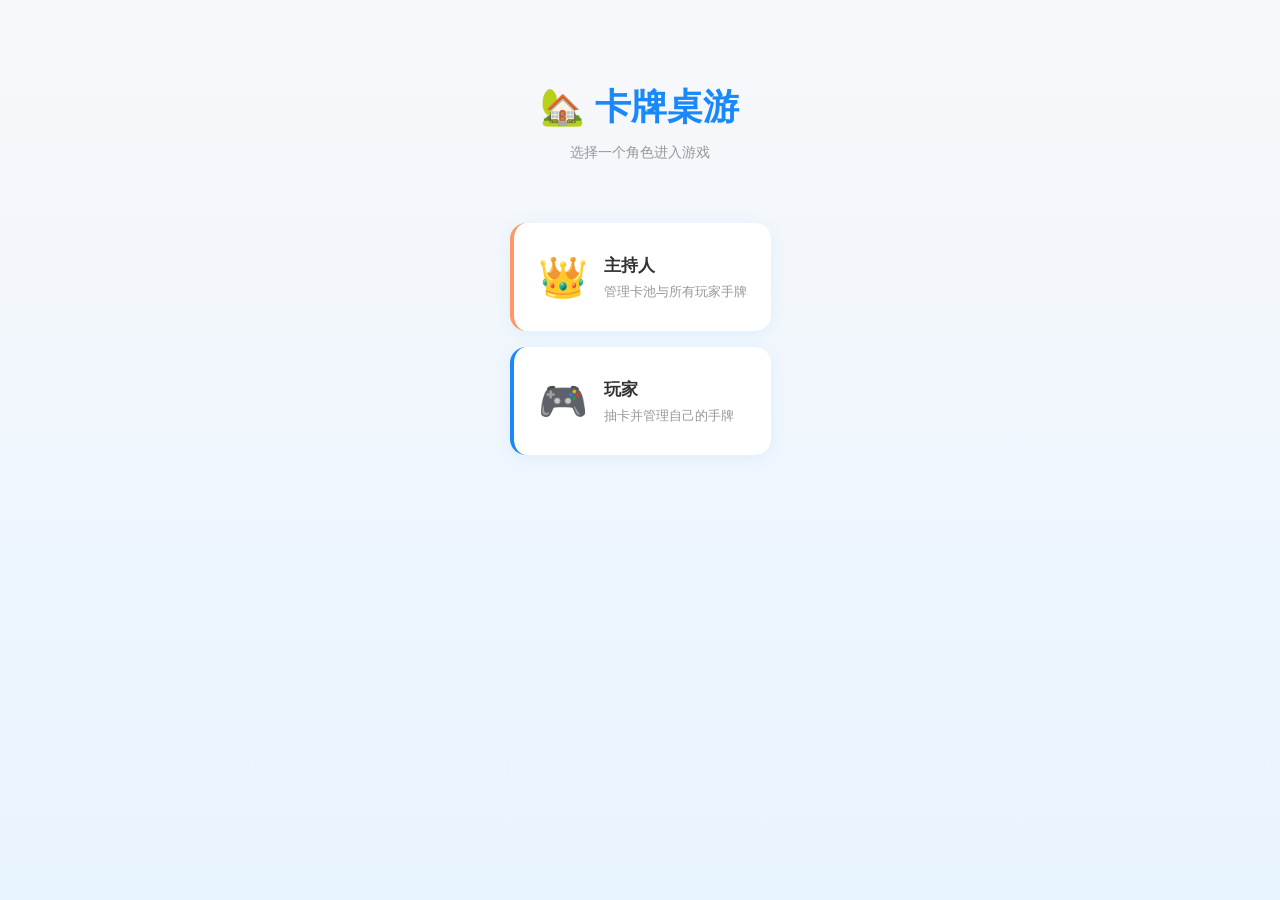
==== index.html @ 3f826309 "Add files via upload" ====
<!DOCTYPE html>
<html lang="zh-CN">
<head>
<meta charset="utf-8">
<meta name="viewport" content="width=device-width, initial-scale=1.0, maximum-scale=no, user-scalable=no"/>
<meta name="format-detection" content="telephone=no">
<meta name="apple-mobile-web-app-capable" content="yes">
<meta name="apple-mobile-web-app-status-bar-style" content="black-translucent">
<title>卡牌桌游 - 选择角色</title>
<link rel="stylesheet" href="style.css">
</head>
<body class="entry-page">
<div class="entry-header">
    <h1>🏡 卡牌桌游</h1>
    <p>选择一个角色进入游戏</p>
</div>

<div class="entry-content">
    <a href="host.html" class="entry-card host">
        <span class="entry-icon">👑</span>
        <div class="entry-info">
            <div class="entry-title">主持人</div>
            <div class="entry-desc">管理卡池与所有玩家手牌</div>
        </div>
    </a>
    
    <a href="player.html" class="entry-card player">
        <span class="entry-icon">🎮</span>
        <div class="entry-info">
            <div class="entry-title">玩家</div>
            <div class="entry-desc">抽卡并管理自己的手牌</div>
        </div>
    </a>
</div>
</body>
</html>
---- style.css ----
/* ==================== 微信小程序风格 - 移动优先 ==================== */
/* 主题色: 微信绿 #07c160, 主色: #1989fa, 强调色: #ff6600 */

* {
    box-sizing: border-box;
    margin: 0;
    padding: 0;
    -webkit-tap-highlight-color: transparent;
    -webkit-font-smoothing: antialiased;
}

html {
    font-size: 16px;
}

body {
    font-family: -apple-system, BlinkMacSystemFont, "PingFang SC", "Helvetica Neue", Helvetica, Arial, "Microsoft YaHei", sans-serif;
    background: #f7f8fa;
    color: #323233;
    line-height: 1.5;
    min-height: 100vh;
    overflow-x: hidden;
}

/* ==================== 基础容器 ==================== */
.container {
    width: 100%;
    max-width: 750px;
    margin: 0 auto;
    padding: 12px;
}

/* ==================== 卡片组件 ==================== */
.card {
    background: #fff;
    border-radius: 8px;
    padding: 16px;
    margin-bottom: 12px;
    box-shadow: 0 1px 2px rgba(0, 0, 0, 0.05);
}

.card-title {
    font-size: 16px;
    font-weight: 600;
    color: #323233;
    margin-bottom: 12px;
    display: flex;
    align-items: center;
    justify-content: space-between;
    flex-wrap: wrap;
    gap: 8px;
}

/* ==================== 按钮组件 ==================== */
.btn {
    display: inline-flex;
    align-items: center;
    justify-content: center;
    padding: 10px 20px;
    font-size: 14px;
    font-weight: 500;
    border: none;
    border-radius: 6px;
    cursor: pointer;
    transition: all 0.2s;
    text-decoration: none;
    min-height: 44px;
    touch-action: manipulation;
}

.btn:active {
    transform: scale(0.98);
    opacity: 0.9;
}

.btn-primary {
    background: linear-gradient(135deg, #1989fa, #1970f5);
    color: #fff;
}

.btn-success {
    background: linear-gradient(135deg, #07c160, #06ad56);
    color: #fff;
}

.btn-warning {
    background: linear-gradient(135deg, #ff976a, #ff6a00);
    color: #fff;
}

.btn-danger {
    background: linear-gradient(135deg, #ee0a24, #d80808);
    color: #fff;
}

.btn-default {
    background: #fff;
    color: #323233;
    border: 1px solid #ebedf0;
}

.btn-block {
    width: 100%;
    display: flex;
}

.btn-small {
    padding: 6px 12px;
    font-size: 12px;
    min-height: 32px;
}

.btn-mini {
    padding: 4px 8px;
    font-size: 10px;
    min-height: 24px;
}

/* ==================== 输入组件 ==================== */
.input {
    width: 100%;
    padding: 10px 12px;
    font-size: 14px;
    border: 1px solid #ebedf0;
    border-radius: 6px;
    background: #fff;
    color: #323233;
    min-height: 44px;
    transition: border-color 0.2s;
}

.input:focus {
    outline: none;
    border-color: #1989fa;
}

.input::placeholder {
    color: #969799;
}

select.input {
    appearance: none;
    background-image: url("data:image/svg+xml,%3Csvg xmlns='http://www.w3.org/2000/svg' width='10' height='6' viewBox='0 0 10 6'%3E%3Cpath fill='%23969799' d='M0 0l5 6 5-6z'/%3E%3C/svg%3E");
    background-repeat: no-repeat;
    background-position: right 12px center;
    padding-right: 32px;
}

/* 输入行 */
.input-row {
    display: flex;
    gap: 10px;
    align-items: center;
    flex-wrap: wrap;
}

.input-row .input {
    flex: 1;
    min-width: 80px;
}

.input-row .btn {
    flex-shrink: 0;
}

/* ==================== 工具栏 ==================== */
.toolbar {
    background: #fff;
    padding: 12px;
    display: flex;
    flex-direction: column;
    gap: 12px;
    border-bottom: 1px solid #ebedf0;
}

.toolbar-section {
    width: 100%;
}

.toolbar-section h4 {
    font-size: 12px;
    color: #969799;
    margin-bottom: 6px;
    font-weight: 400;
}

/* ==================== 导航栏 ==================== */
.nav-bar {
    background: linear-gradient(135deg, #1989fa, #1970f5);
    color: #fff;
    padding: 16px 16px 24px;
    border-radius: 0 0 24px 24px;
}

.nav-bar .nav-title {
    font-size: 18px;
    font-weight: 600;
    margin-bottom: 12px;
}

.nav-bar .nav-info {
    display: flex;
    flex-wrap: wrap;
    gap: 8px;
    font-size: 13px;
    opacity: 0.9;
}

.nav-bar .nav-info span {
    background: rgba(255, 255, 255, 0.2);
    padding: 4px 10px;
    border-radius: 12px;
}

.nav-bar .nav-actions {
    display: flex;
    gap: 8px;
    margin-top: 12px;
    flex-wrap: wrap;
}

/* ==================== 玩家卡片 ==================== */
.player-grid {
    display: grid;
    grid-template-columns: repeat(auto-fill, minmax(140px, 1fr));
    gap: 10px;
}

.player-item {
    background: #fff;
    border-radius: 12px;
    padding: 16px 12px;
    text-align: center;
    cursor: pointer;
    transition: all 0.2s;
    border: 2px solid transparent;
    position: relative;
}

.player-item:active {
    transform: scale(0.98);
}

.player-item:hover {
    border-color: #1989fa;
    box-shadow: 0 2px 12px rgba(25, 137, 250, 0.15);
}

.player-item.taken {
    border-color: #1989fa;
    background: #f0f7ff;
}

.player-avatar {
    width: 48px;
    height: 48px;
    border-radius: 50%;
    background: linear-gradient(135deg, #1989fa, #1970f5);
    color: #fff;
    display: flex;
    align-items: center;
    justify-content: center;
    margin: 0 auto 8px;
    font-size: 20px;
    font-weight: 600;
}

.player-name {
    font-size: 14px;
    font-weight: 500;
    color: #323233;
    margin-bottom: 4px;
}

.player-count {
    font-size: 12px;
    color: #969799;
}

.player-actions {
    position: absolute;
    top: 6px;
    right: 6px;
    display: flex;
    gap: 4px;
}

.player-btn {
    width: 24px;
    height: 24px;
    border-radius: 50%;
    border: none;
    color: #fff;
    font-size: 12px;
    cursor: pointer;
    display: flex;
    align-items: center;
    justify-content: center;
}

.player-btn.kick {
    background: #ff976a;
}

.player-btn.remove {
    background: #ee0a24;
}

/* ==================== 卡牌组件 ==================== */
.card-grid {
    display: flex;
    flex-wrap: wrap;
    gap: 10px;
    padding: 12px;
    background: #f7f8fa;
    border-radius: 8px;
    min-height: 80px;
}

.card-grid.empty {
    align-items: center;
    justify-content: center;
    color: #c8c9cc;
    font-size: 14px;
}

.card-item {
    width: 60px;
    height: 82px;
    border-radius: 6px;
    background: #fff;
    box-shadow: 0 2px 8px rgba(0, 0, 0, 0.1);
    cursor: pointer;
    transition: all 0.2s;
    overflow: hidden;
    position: relative;
    border: 1px solid #ebedf0;
}

.card-item:active {
    transform: scale(0.95);
}

.card-item:hover {
    box-shadow: 0 4px 16px rgba(0, 0, 0, 0.15);
    transform: translateY(-2px);
}

.card-item img {
    width: 100%;
    height: 100%;
    object-fit: cover;
}

.card-name {
    position: absolute;
    bottom: 0;
    left: 0;
    right: 0;
    background: linear-gradient(transparent, rgba(0, 0, 0, 0.6));
    color: #fff;
    font-size: 8px;
    padding: 12px 2px 2px;
    text-align: center;
    white-space: nowrap;
    overflow: hidden;
    text-overflow: ellipsis;
}

.card-mini {
    width: 44px;
    height: 60px;
    border-radius: 4px;
}

.card-mini .card-name {
    font-size: 6px;
    padding: 8px 1px 1px;
}

/* ==================== 手牌区域 ==================== */
.hand-area {
    display: flex;
    flex-wrap: wrap;
    gap: 8px;
    padding: 8px 0;
    min-height: 90px;
}

/* ==================== 标签页 ==================== */
.tabs {
    display: flex;
    gap: 8px;
    overflow-x: auto;
    padding-bottom: 8px;
    -webkit-overflow-scrolling: touch;
    flex-wrap: nowrap;
}

.tabs::-webkit-scrollbar {
    display: none;
}

.tab {
    padding: 8px 16px;
    background: #fff;
    border: 1px solid #ebedf0;
    border-radius: 20px;
    font-size: 13px;
    color: #646566;
    white-space: nowrap;
    cursor: pointer;
    transition: all 0.2s;
    flex-shrink: 0;
}

.tab:active {
    opacity: 0.8;
}

.tab.active {
    background: #1989fa;
    color: #fff;
    border-color: #1989fa;
}

/* ==================== 模态框 ==================== */
.modal {
    display: none;
    position: fixed;
    top: 0;
    left: 0;
    right: 0;
    bottom: 0;
    background: rgba(0, 0, 0, 0.5);
    z-index: 1000;
    align-items: center;
    justify-content: center;
}

.modal.show {
    display: flex;
}

.modal-content {
    background: #fff;
    border-radius: 16px;
    padding: 24px;
    max-width: 90%;
    max-height: 85vh;
    width: 95%;
    overflow: auto;
    position: relative;
}

.modal-close {
    position: absolute;
    top: 12px;
    right: 12px;
    width: 32px;
    height: 32px;
    border-radius: 50%;
    background: rgba(0, 0, 0, 0.1);
    color: #646566;
    font-size: 20px;
    cursor: pointer;
    display: flex;
    align-items: center;
    justify-content: center;
    border: none;
}

.modal-close:active {
    background: rgba(0, 0, 0, 0.2);
}

.modal-title {
    font-size: 18px;
    font-weight: 600;
    text-align: center;
    margin: 12px 0 16px;
}

.modal-actions {
    display: flex;
    gap: 10px;
    margin-top: 16px;
    flex-wrap: wrap;
}

.modal-actions .btn {
    flex: 1;
}

/* 图片查看器 */
.modal-image-viewer {
    background: rgba(0, 0, 0, 0.95) !important;
}

.modal-image-viewer .modal-content {
    background: transparent !important;
    padding: 20px;
    box-shadow: none !important;
    max-width: 100%;
}

.modal-image-viewer .modal-close {
    color: #fff;
    background: rgba(255, 255, 255, 0.2);
}

.modal-image-viewer img {
    max-width: 100%;
    max-height: 80vh;
    display: block;
    margin: 0 auto;
    border-radius: 8px;
}

.modal-image-viewer .modal-name {
    color: #fff;
    text-align: center;
    margin-top: 12px;
    font-size: 16px;
}

/* ==================== 确认弹窗 ==================== */
.confirm-modal {
    text-align: center;
}

.confirm-icon {
    font-size: 48px;
    margin-bottom: 12px;
}

.confirm-message {
    font-size: 15px;
    color: #323233;
    margin-bottom: 20px;
    line-height: 1.6;
}

/* ==================== 游戏日志 ==================== */
.log-box {
    background: #fff;
    border-radius: 8px;
    padding: 12px;
    margin-bottom: 12px;
    max-height: 120px;
    overflow-y: auto;
}

.log-item {
    font-size: 13px;
    color: #646566;
    padding: 6px 0;
    border-bottom: 1px solid #f7f8fa;
    display: flex;
    gap: 8px;
}

.log-item:last-child {
    border-bottom: none;
}

.log-time {
    color: #c8c9cc;
    font-size: 11px;
    flex-shrink: 0;
}

.log-text {
    flex: 1;
}

.log-text.draw { color: #07c160; }
.log-text.use { color: #1989fa; }
.log-text.discard { color: #ee0a24; }
.log-text.system { color: #969799; font-style: italic; }
.log-text.player { color: #ff976a; }
.log-text.info { color: #1989fa; }

/* ==================== 返回链接 ==================== */
.back-link {
    display: flex;
    align-items: center;
    gap: 4px;
    padding: 12px 16px;
    color: #1989fa;
    text-decoration: none;
    font-size: 14px;
    background: #fff;
    border-bottom: 1px solid #ebedf0;
}

.back-link:active {
    background: #f7f8fa;
}

/* ==================== 空状态 ==================== */
.empty-state {
    text-align: center;
    padding: 32px 16px;
    color: #c8c9cc;
    font-size: 14px;
}

/* ==================== 连接状态 ==================== */
.status-bar {
    background: linear-gradient(135deg, #1989fa, #1970f5);
    color: #fff;
    padding: 12px 16px;
    display: flex;
    align-items: center;
    justify-content: space-between;
    flex-wrap: wrap;
    gap: 10px;
}

.status-dot {
    width: 8px;
    height: 8px;
    border-radius: 50%;
    flex-shrink: 0;
}

.status-dot.online {
    background: #07c160;
    box-shadow: 0 0 6px #07c160;
}

.status-dot.offline {
    background: rgba(255, 255, 255, 0.5);
}

.status-info {
    display: flex;
    align-items: center;
    gap: 8px;
    font-size: 13px;
}

.status-actions {
    display: flex;
    gap: 8px;
    flex-wrap: wrap;
}

/* ==================== 入口页面 ==================== */
.entry-page {
    min-height: 100vh;
    display: flex;
    flex-direction: column;
    background: linear-gradient(180deg, #f7f8fa 0%, #e8f4ff 100%);
}

.entry-header {
    padding: 60px 24px 40px;
    text-align: center;
}

.entry-header h1 {
    font-size: 28px;
    font-weight: 700;
    color: #1989fa;
    margin-bottom: 8px;
}

.entry-header p {
    font-size: 14px;
    color: #969799;
}

.entry-content {
    flex: 1;
    padding: 0 24px 24px;
}

.entry-card {
    background: #fff;
    border-radius: 16px;
    padding: 24px;
    margin-bottom: 16px;
    box-shadow: 0 2px 16px rgba(25, 137, 250, 0.08);
    text-decoration: none;
    display: flex;
    align-items: center;
    gap: 16px;
    transition: all 0.2s;
}

.entry-card:active {
    transform: scale(0.98);
}

.entry-card:hover {
    box-shadow: 0 4px 24px rgba(25, 137, 250, 0.15);
}

.entry-card.host {
    border-left: 4px solid #ff976a;
}

.entry-card.player {
    border-left: 4px solid #1989fa;
}

.entry-icon {
    font-size: 40px;
    flex-shrink: 0;
}

.entry-info {
    flex: 1;
}

.entry-title {
    font-size: 17px;
    font-weight: 600;
    color: #323233;
    margin-bottom: 4px;
}

.entry-desc {
    font-size: 13px;
    color: #969799;
}

/* ==================== 玩家选择 ==================== */
.player-list {
    display: flex;
    flex-direction: column;
    gap: 10px;
}

.player-option {
    display: flex;
    align-items: center;
    background: #fff;
    border: 2px solid #ebedf0;
    border-radius: 12px;
    padding: 14px 16px;
    cursor: pointer;
    transition: all 0.2s;
}

.player-option:active {
    transform: scale(0.98);
}

.player-option:hover {
    border-color: #1989fa;
}

.player-option.selected {
    border-color: #07c160;
    background: #f0f7ff;
}

.player-option .player-avatar-small {
    width: 36px;
    height: 36px;
    border-radius: 50%;
    background: linear-gradient(135deg, #1989fa, #1970f5);
    color: #fff;
    display: flex;
    align-items: center;
    justify-content: center;
    font-size: 14px;
    margin-right: 12px;
    flex-shrink: 0;
}

/* ==================== 赠送功能 ==================== */
.gift-section {
    margin-top: 16px;
}

.gift-targets {
    display: flex;
    flex-direction: column;
    gap: 8px;
    max-height: 200px;
    overflow-y: auto;
}

/* ==================== 滚动条 ==================== */
::-webkit-scrollbar {
    width: 4px;
    height: 4px;
}

::-webkit-scrollbar-track {
    background: transparent;
}

::-webkit-scrollbar-thumb {
    background: #c8c9cc;
    border-radius: 2px;
}

/* ==================== 移动端适配 (768px以上) ==================== */
@media screen and (min-width: 768px) {
    html {
        font-size: 16px;
    }
    
    .container {
        padding: 20px;
    }
    
    .card {
        border-radius: 12px;
        padding: 20px;
        margin-bottom: 16px;
    }
    
    .toolbar {
        flex-direction: row;
        flex-wrap: wrap;
        padding: 16px 20px;
    }
    
    .toolbar-section {
        flex: 1;
        min-width: 200px;
    }
    
    .player-grid {
        grid-template-columns: repeat(auto-fill, minmax(150px, 1fr));
        gap: 16px;
    }
    
    .card-item {
        width: 70px;
        height: 95px;
    }
    
    .card-mini {
        width: 50px;
        height: 68px;
    }
    
    .card-grid {
        gap: 12px;
        padding: 16px;
    }
    
    .modal-content {
        max-width: 600px;
        padding: 28px;
    }
    
    .nav-bar {
        border-radius: 0 0 32px 32px;
        padding: 20px 24px 32px;
    }
    
    .entry-header {
        padding: 80px 24px 60px;
    }
    
    .entry-header h1 {
        font-size: 36px;
    }
    
    .entry-content {
        max-width: 500px;
        margin: 0 auto;
    }
    
    .player-list {
        display: grid;
        grid-template-columns: repeat(auto-fill, minmax(200px, 1fr));
        gap: 12px;
    }
    
    .btn {
        min-height: 44px;
        padding: 12px 24px;
    }
    
    .input {
        min-height: 44px;
        padding: 12px 16px;
    }
    
    .log-box {
        max-height: 150px;
    }
}

/* ==================== 平板适配 (1024px以上) ==================== */
@media screen and (min-width: 1024px) {
    body {
        background: #f0f2f5;
    }
    
    .container {
        max-width: 900px;
        padding: 24px;
    }
    
    .card {
        margin-bottom: 20px;
        box-shadow: 0 2px 12px rgba(0, 0, 0, 0.06);
    }
    
    .card:hover {
        box-shadow: 0 4px 20px rgba(0, 0, 0, 0.1);
    }
    
    .player-grid {
        grid-template-columns: repeat(auto-fill, minmax(160px, 1fr));
    }
    
    .player-item:hover {
        transform: translateY(-2px);
    }
    
    .card-item:hover {
        transform: translateY(-4px);
    }
    
    .entry-card:hover {
        transform: translateY(-4px);
    }
}

/* ==================== 桌面端适配 (1200px以上) ==================== */
@media screen and (min-width: 1200px) {
    .container {
        max-width: 1100px;
    }
    
    .player-grid {
        grid-template-columns: repeat(auto-fill, minmax(170px, 1fr));
    }
}
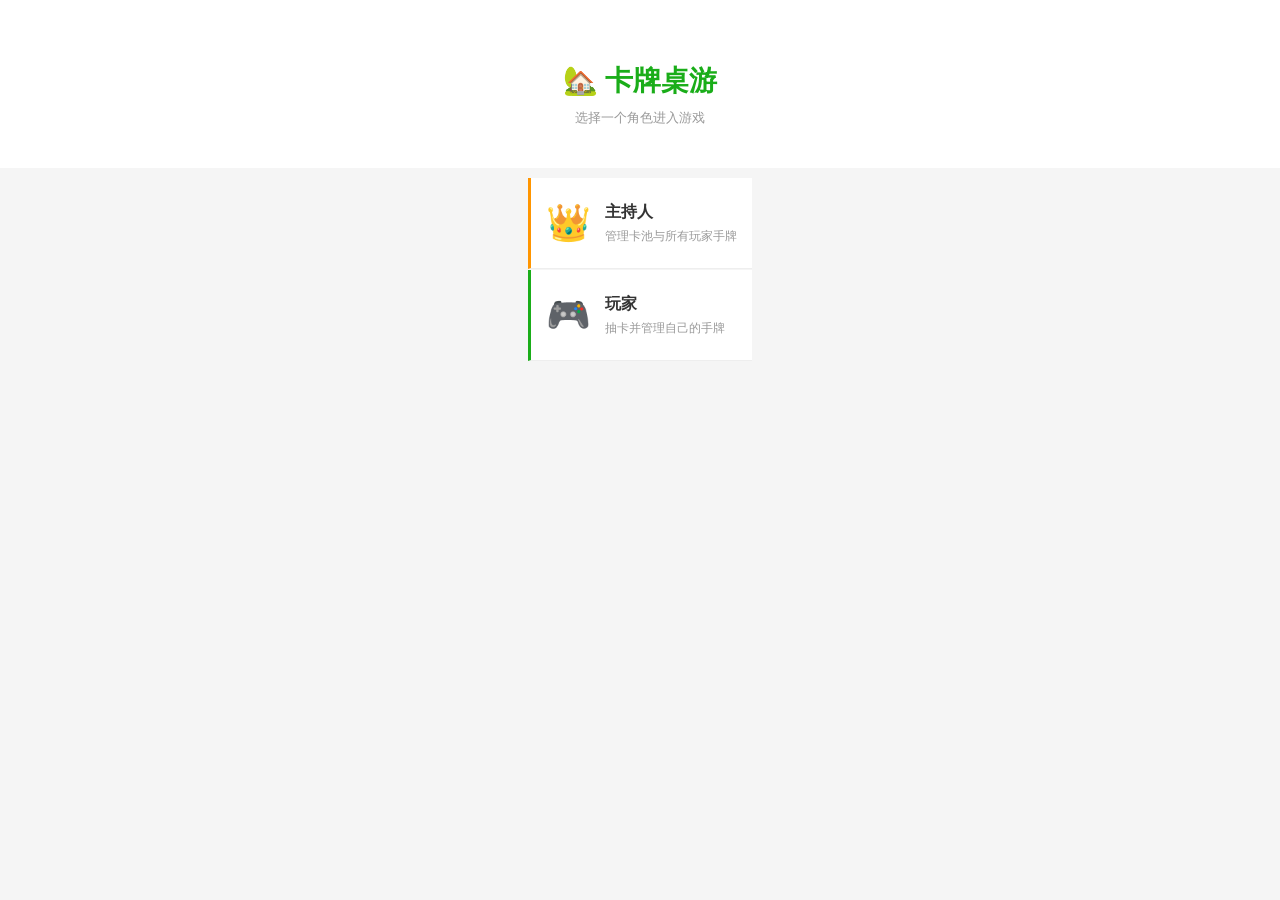
==== commit 02892cea: "Add files via upload" ====
--- a/index.html
+++ b/index.html
@@ -2,10 +2,14 @@
 <html lang="zh-CN">
 <head>
 <meta charset="utf-8">
-<meta name="viewport" content="width=device-width, initial-scale=1.0, maximum-scale=no, user-scalable=no"/>
-<meta name="format-detection" content="telephone=no">
-<meta name="apple-mobile-web-app-capable" content="yes">
-<meta name="apple-mobile-web-app-status-bar-style" content="black-translucent">
+<meta name="viewport" content="width=device-width, initial-scale=1.0, maximum-scale=1.0, user-scalable=no, viewport-fit=cover"/>
+<meta name="format-detection" content="telephone=no"/>
+<meta name="format-detection" content="email=no"/>
+<meta name="apple-mobile-web-app-capable" content="yes"/>
+<meta name="apple-mobile-web-app-status-bar-style" content="black-translucent"/>
+<meta name="x5-orientation" content="portrait"/>
+<meta name="x5-page-mode" content="app"/>
+<meta name="msapplication-tap-highlight" content="no"/>
 <title>卡牌桌游 - 选择角色</title>
 <link rel="stylesheet" href="style.css">
 </head>
@@ -32,5 +36,15 @@
         </div>
     </a>
 </div>
+
+<!-- 自定义提示弹窗 -->
+<div id="toastModal" class="modal toast-modal">
+    <div class="toast-content">
+        <div id="toastMessage" class="toast-message"></div>
+        <button class="toast-btn" onclick="closeToast()">确定</button>
+    </div>
+</div>
+
+<script src="app.js"></script>
 </body>
 </html>
--- a/style.css
+++ b/style.css
@@ -1,5 +1,5 @@
-/* ==================== 微信小程序风格 - 移动优先 ==================== */
-/* 主题色: 微信绿 #07c160, 主色: #1989fa, 强调色: #ff6600 */
+/* ==================== 微信小程序风格 - 简洁扁平 ==================== */
+/* 主题色: 微信绿 #07c160, 主色: #1989fa */
 
 * {
     box-sizing: border-box;
@@ -7,19 +7,109 @@
     padding: 0;
     -webkit-tap-highlight-color: transparent;
     -webkit-font-smoothing: antialiased;
+    -webkit-text-size-adjust: 100%;
+    -ms-text-size-adjust: 100%;
 }
 
 html {
-    font-size: 16px;
+    font-size: 15px;
+    -webkit-text-size-adjust: 100%;
+    -ms-text-size-adjust: 100%;
 }
 
 body {
-    font-family: -apple-system, BlinkMacSystemFont, "PingFang SC", "Helvetica Neue", Helvetica, Arial, "Microsoft YaHei", sans-serif;
-    background: #f7f8fa;
-    color: #323233;
+    font-family: -apple-system, BlinkMacSystemFont, "PingFang SC", "Helvetica Neue", Helvetica, Arial, sans-serif;
+    background: #f5f5f5;
+    color: #333;
     line-height: 1.5;
     min-height: 100vh;
     overflow-x: hidden;
+    -webkit-overflow-scrolling: touch;
+}
+
+/* 微信浏览器安全区适配 */
+@supports (padding: env(safe-area-inset-top)) {
+    body {
+        padding-top: env(safe-area-inset-top);
+        padding-bottom: env(safe-area-inset-bottom);
+        padding-left: env(safe-area-inset-left);
+        padding-right: env(safe-area-inset-right);
+    }
+    
+    .nav-bar {
+        padding-top: calc(15px + env(safe-area-inset-top));
+    }
+    
+    .back-link {
+        padding-top: calc(12px + env(safe-area-inset-top));
+    }
+}
+
+/* 微信浏览器按钮点击效果优化 */
+button, a, .btn {
+    -webkit-tap-highlight-color: transparent;
+    -webkit-touch-callout: none;
+    -webkit-user-select: none;
+    user-select: none;
+}
+
+/* 微信浏览器输入框修复 */
+input, select, textarea {
+    -webkit-appearance: none;
+    -moz-appearance: none;
+    appearance: none;
+    border-radius: 0;
+}
+
+input:focus, select:focus, textarea:focus {
+    outline: none;
+    -webkit-tap-highlight-color: transparent;
+}
+
+/* 微信浏览器禁用长按菜单 */
+img, .card-item, .player-item {
+    -webkit-touch-callout: none;
+    -webkit-user-select: none;
+    user-select: none;
+}
+
+/* 修复iOS微信字体大小自动调整问题 */
+@media screen and (max-width: 400px) {
+    html, body {
+        -webkit-text-size-adjust: 100%;
+        text-size-adjust: 100%;
+    }
+    
+    input, select, textarea {
+        font-size: 16px !important;
+    }
+}
+
+/* 微信浏览器fixed定位修复 */
+.modal {
+    -webkit-transform: translateZ(0);
+    transform: translateZ(0);
+    -webkit-backface-visibility: hidden;
+    backface-visibility: hidden;
+}
+
+/* 微信浏览器滚动优化 */
+.modal-content,
+.card-grid,
+.log-box,
+.gift-targets,
+.player-list {
+    -webkit-overflow-scrolling: touch;
+}
+
+/* 微信浏览器安全区域按钮适配 */
+.nav-actions {
+    padding-bottom: env(safe-area-inset-bottom);
+}
+
+/* 微信底部导航安全区 */
+.status-bar {
+    padding-bottom: calc(12px + env(safe-area-inset-bottom, 0px));
 }
 
 /* ==================== 基础容器 ==================== */
@@ -27,22 +117,27 @@
     width: 100%;
     max-width: 750px;
     margin: 0 auto;
-    padding: 12px;
+    padding: 10px;
 }
 
 /* ==================== 卡片组件 ==================== */
 .card {
     background: #fff;
-    border-radius: 8px;
-    padding: 16px;
-    margin-bottom: 12px;
-    box-shadow: 0 1px 2px rgba(0, 0, 0, 0.05);
+    border-radius: 0;
+    padding: 15px;
+    margin-bottom: 1px;
+    box-shadow: none;
+    border-bottom: 1px solid #eee;
+}
+
+.card:last-child {
+    border-bottom: none;
 }
 
 .card-title {
-    font-size: 16px;
+    font-size: 15px;
     font-weight: 600;
-    color: #323233;
+    color: #333;
     margin-bottom: 12px;
     display: flex;
     align-items: center;
@@ -56,47 +151,46 @@
     display: inline-flex;
     align-items: center;
     justify-content: center;
-    padding: 10px 20px;
+    padding: 8px 16px;
     font-size: 14px;
-    font-weight: 500;
     border: none;
-    border-radius: 6px;
+    border-radius: 4px;
     cursor: pointer;
-    transition: all 0.2s;
     text-decoration: none;
-    min-height: 44px;
+    min-height: 40px;
     touch-action: manipulation;
+    background: #fff;
+    color: #333;
 }
 
 .btn:active {
-    transform: scale(0.98);
-    opacity: 0.9;
+    opacity: 0.7;
 }
 
 .btn-primary {
-    background: linear-gradient(135deg, #1989fa, #1970f5);
+    background: #1AAD19;
     color: #fff;
 }
 
 .btn-success {
-    background: linear-gradient(135deg, #07c160, #06ad56);
+    background: #1AAD19;
     color: #fff;
 }
 
 .btn-warning {
-    background: linear-gradient(135deg, #ff976a, #ff6a00);
+    background: #FF9500;
     color: #fff;
 }
 
 .btn-danger {
-    background: linear-gradient(135deg, #ee0a24, #d80808);
+    background: #FA5151;
     color: #fff;
 }
 
 .btn-default {
     background: #fff;
-    color: #323233;
-    border: 1px solid #ebedf0;
+    color: #333;
+    border: 1px solid #ddd;
 }
 
 .btn-block {
@@ -105,15 +199,17 @@
 }
 
 .btn-small {
-    padding: 6px 12px;
+    padding: 6px 10px;
     font-size: 12px;
-    min-height: 32px;
+    min-height: 30px;
+    border-radius: 3px;
 }
 
 .btn-mini {
     padding: 4px 8px;
-    font-size: 10px;
+    font-size: 11px;
     min-height: 24px;
+    border-radius: 2px;
 }
 
 /* ==================== 输入组件 ==================== */
@@ -121,35 +217,35 @@
     width: 100%;
     padding: 10px 12px;
     font-size: 14px;
-    border: 1px solid #ebedf0;
-    border-radius: 6px;
-    background: #fff;
-    color: #323233;
-    min-height: 44px;
-    transition: border-color 0.2s;
+    border: 1px solid #ddd;
+    border-radius: 4px;
+    background: #fff;
+    color: #333;
+    min-height: 40px;
 }
 
 .input:focus {
     outline: none;
-    border-color: #1989fa;
+    border-color: #1AAD19;
 }
 
 .input::placeholder {
-    color: #969799;
+    color: #999;
 }
 
 select.input {
     appearance: none;
-    background-image: url("data:image/svg+xml,%3Csvg xmlns='http://www.w3.org/2000/svg' width='10' height='6' viewBox='0 0 10 6'%3E%3Cpath fill='%23969799' d='M0 0l5 6 5-6z'/%3E%3C/svg%3E");
+    -webkit-appearance: none;
+    background-image: url("data:image/svg+xml,%3Csvg xmlns='http://www.w3.org/2000/svg' width='10' height='6' viewBox='0 0 10 6'%3E%3Cpath fill='%23999' d='M0 0l5 6 5-6z'/%3E%3C/svg%3E");
     background-repeat: no-repeat;
-    background-position: right 12px center;
-    padding-right: 32px;
+    background-position: right 10px center;
+    padding-right: 28px;
 }
 
 /* 输入行 */
 .input-row {
     display: flex;
-    gap: 10px;
+    gap: 8px;
     align-items: center;
     flex-wrap: wrap;
 }
@@ -166,11 +262,11 @@
 /* ==================== 工具栏 ==================== */
 .toolbar {
     background: #fff;
-    padding: 12px;
+    padding: 10px 15px;
     display: flex;
     flex-direction: column;
-    gap: 12px;
-    border-bottom: 1px solid #ebedf0;
+    gap: 10px;
+    border-bottom: 1px solid #eee;
 }
 
 .toolbar-section {
@@ -178,120 +274,113 @@
 }
 
 .toolbar-section h4 {
-    font-size: 12px;
-    color: #969799;
-    margin-bottom: 6px;
+    font-size: 11px;
+    color: #999;
+    margin-bottom: 5px;
     font-weight: 400;
 }
 
 /* ==================== 导航栏 ==================== */
 .nav-bar {
-    background: linear-gradient(135deg, #1989fa, #1970f5);
-    color: #fff;
-    padding: 16px 16px 24px;
-    border-radius: 0 0 24px 24px;
+    background: #fff;
+    color: #333;
+    padding: 15px;
+    border-bottom: 1px solid #eee;
 }
 
 .nav-bar .nav-title {
-    font-size: 18px;
+    font-size: 17px;
     font-weight: 600;
-    margin-bottom: 12px;
+    margin-bottom: 10px;
 }
 
 .nav-bar .nav-info {
     display: flex;
     flex-wrap: wrap;
+    gap: 6px;
+    font-size: 12px;
+    color: #666;
+}
+
+.nav-bar .nav-info span {
+    background: #f5f5f5;
+    padding: 3px 8px;
+    border-radius: 3px;
+}
+
+.nav-bar .nav-actions {
+    display: flex;
     gap: 8px;
-    font-size: 13px;
-    opacity: 0.9;
-}
-
-.nav-bar .nav-info span {
-    background: rgba(255, 255, 255, 0.2);
-    padding: 4px 10px;
-    border-radius: 12px;
-}
-
-.nav-bar .nav-actions {
-    display: flex;
-    gap: 8px;
-    margin-top: 12px;
+    margin-top: 10px;
     flex-wrap: wrap;
 }
 
 /* ==================== 玩家卡片 ==================== */
 .player-grid {
     display: grid;
-    grid-template-columns: repeat(auto-fill, minmax(140px, 1fr));
-    gap: 10px;
+    grid-template-columns: repeat(auto-fill, minmax(130px, 1fr));
+    gap: 8px;
 }
 
 .player-item {
     background: #fff;
-    border-radius: 12px;
-    padding: 16px 12px;
+    border-radius: 4px;
+    padding: 12px 10px;
     text-align: center;
     cursor: pointer;
-    transition: all 0.2s;
-    border: 2px solid transparent;
+    border: 1px solid #eee;
     position: relative;
 }
 
 .player-item:active {
-    transform: scale(0.98);
-}
-
-.player-item:hover {
-    border-color: #1989fa;
-    box-shadow: 0 2px 12px rgba(25, 137, 250, 0.15);
+    background: #f5f5f5;
 }
 
 .player-item.taken {
-    border-color: #1989fa;
-    background: #f0f7ff;
+    border-color: #1AAD19;
+    background: #F6FBF6;
 }
 
 .player-avatar {
-    width: 48px;
-    height: 48px;
+    width: 44px;
+    height: 44px;
     border-radius: 50%;
-    background: linear-gradient(135deg, #1989fa, #1970f5);
+    background: #1AAD19;
     color: #fff;
     display: flex;
     align-items: center;
     justify-content: center;
-    margin: 0 auto 8px;
-    font-size: 20px;
-    font-weight: 600;
+    margin: 0 auto 6px;
+    font-size: 18px;
 }
 
 .player-name {
-    font-size: 14px;
+    font-size: 13px;
     font-weight: 500;
-    color: #323233;
-    margin-bottom: 4px;
+    color: #333;
+    margin-bottom: 3px;
 }
 
 .player-count {
-    font-size: 12px;
-    color: #969799;
+    font-size: 11px;
+    color: #999;
 }
 
 .player-actions {
     position: absolute;
-    top: 6px;
-    right: 6px;
-    display: flex;
-    gap: 4px;
+    top: 4px;
+    right: 4px;
+    display: flex;
+    gap: 3px;
 }
 
 .player-btn {
-    width: 24px;
-    height: 24px;
+    width: 22px;
+    height: 22px;
     border-radius: 50%;
     border: none;
     color: #fff;
-    font-size: 12px;
+    font-size: 11px;
     cursor: pointer;
     display: flex;
     align-items: center;
@@ -299,51 +388,45 @@
 }
 
 .player-btn.kick {
-    background: #ff976a;
+    background: #FF9500;
 }
 
 .player-btn.remove {
-    background: #ee0a24;
+    background: #FA5151;
 }
 
 /* ==================== 卡牌组件 ==================== */
 .card-grid {
     display: flex;
     flex-wrap: wrap;
-    gap: 10px;
-    padding: 12px;
-    background: #f7f8fa;
-    border-radius: 8px;
-    min-height: 80px;
+    gap: 8px;
+    padding: 10px;
+    background: #fafafa;
+    border-radius: 4px;
+    min-height: 70px;
 }
 
 .card-grid.empty {
     align-items: center;
     justify-content: center;
-    color: #c8c9cc;
-    font-size: 14px;
+    color: #ccc;
+    font-size: 13px;
 }
 
 .card-item {
-    width: 60px;
-    height: 82px;
-    border-radius: 6px;
-    background: #fff;
-    box-shadow: 0 2px 8px rgba(0, 0, 0, 0.1);
+    width: 55px;
+    height: 75px;
+    border-radius: 4px;
+    background: #fff;
+    box-shadow: 0 1px 3px rgba(0,0,0,0.1);
     cursor: pointer;
-    transition: all 0.2s;
     overflow: hidden;
     position: relative;
-    border: 1px solid #ebedf0;
+    border: 1px solid #eee;
 }
 
 .card-item:active {
-    transform: scale(0.95);
-}
-
-.card-item:hover {
-    box-shadow: 0 4px 16px rgba(0, 0, 0, 0.15);
-    transform: translateY(-2px);
+    opacity: 0.8;
 }
 
 .card-item img {
@@ -357,10 +440,10 @@
     bottom: 0;
     left: 0;
     right: 0;
-    background: linear-gradient(transparent, rgba(0, 0, 0, 0.6));
+    background: linear-gradient(transparent, rgba(0,0,0,0.6));
     color: #fff;
     font-size: 8px;
-    padding: 12px 2px 2px;
+    padding: 10px 2px 2px;
     text-align: center;
     white-space: nowrap;
     overflow: hidden;
@@ -368,23 +451,23 @@
 }
 
 .card-mini {
-    width: 44px;
-    height: 60px;
-    border-radius: 4px;
+    width: 40px;
+    height: 55px;
+    border-radius: 3px;
 }
 
 .card-mini .card-name {
     font-size: 6px;
-    padding: 8px 1px 1px;
+    padding: 6px 1px 1px;
 }
 
 /* ==================== 手牌区域 ==================== */
 .hand-area {
     display: flex;
     flex-wrap: wrap;
-    gap: 8px;
+    gap: 6px;
     padding: 8px 0;
-    min-height: 90px;
+    min-height: 80px;
 }
 
 /* ==================== 标签页 ==================== */
@@ -402,26 +485,25 @@
 }
 
 .tab {
-    padding: 8px 16px;
-    background: #fff;
-    border: 1px solid #ebedf0;
-    border-radius: 20px;
-    font-size: 13px;
-    color: #646566;
+    padding: 6px 14px;
+    background: #fff;
+    border: 1px solid #ddd;
+    border-radius: 16px;
+    font-size: 12px;
+    color: #666;
     white-space: nowrap;
     cursor: pointer;
-    transition: all 0.2s;
     flex-shrink: 0;
 }
 
 .tab:active {
-    opacity: 0.8;
+    opacity: 0.7;
 }
 
 .tab.active {
-    background: #1989fa;
-    color: #fff;
-    border-color: #1989fa;
+    background: #1AAD19;
+    color: #fff;
+    border-color: #1AAD19;
 }
 
 /* ==================== 模态框 ==================== */
@@ -432,7 +514,7 @@
     left: 0;
     right: 0;
     bottom: 0;
-    background: rgba(0, 0, 0, 0.5);
+    background: transparent;
     z-index: 1000;
     align-items: center;
     justify-content: center;
@@ -444,25 +526,26 @@
 
 .modal-content {
     background: #fff;
-    border-radius: 16px;
-    padding: 24px;
-    max-width: 90%;
-    max-height: 85vh;
+    border-radius: 8px;
+    padding: 20px;
+    max-width: 95%;
+    max-height: 90vh;
     width: 95%;
     overflow: auto;
     position: relative;
+    box-sizing: border-box;
 }
 
 .modal-close {
     position: absolute;
-    top: 12px;
-    right: 12px;
-    width: 32px;
-    height: 32px;
+    top: 10px;
+    right: 10px;
+    width: 28px;
+    height: 28px;
     border-radius: 50%;
-    background: rgba(0, 0, 0, 0.1);
-    color: #646566;
-    font-size: 20px;
+    background: rgba(0, 0, 0, 0.08);
+    color: #666;
+    font-size: 18px;
     cursor: pointer;
     display: flex;
     align-items: center;
@@ -471,20 +554,20 @@
 }
 
 .modal-close:active {
-    background: rgba(0, 0, 0, 0.2);
+    background: rgba(0, 0, 0, 0.15);
 }
 
 .modal-title {
-    font-size: 18px;
+    font-size: 16px;
     font-weight: 600;
     text-align: center;
-    margin: 12px 0 16px;
+    margin: 10px 0 14px;
 }
 
 .modal-actions {
     display: flex;
-    gap: 10px;
-    margin-top: 16px;
+    gap: 8px;
+    margin-top: 14px;
     flex-wrap: wrap;
 }
 
@@ -492,36 +575,85 @@
     flex: 1;
 }
 
-/* 图片查看器 */
+/* 图片查看器 - 最大化显示 */
 .modal-image-viewer {
-    background: rgba(0, 0, 0, 0.95) !important;
+    background: rgba(0, 0, 0, 0) !important;
+    padding: 0 !important;
 }
 
 .modal-image-viewer .modal-content {
     background: transparent !important;
-    padding: 20px;
+    padding: 0 !important;
     box-shadow: none !important;
-    max-width: 100%;
+    max-width: 100% !important;
+    max-height: 100% !important;
+    width: 100% !important;
+    height: 100vh !important;
+    display: flex !important;
+    flex-direction: column !important;
+    align-items: center !important;
+    justify-content: center !important;
+    border-radius: 0 !important;
+    position: relative !important;
 }
 
 .modal-image-viewer .modal-close {
-    color: #fff;
-    background: rgba(255, 255, 255, 0.2);
+    position: fixed !important;
+    top: 10px !important;
+    right: 10px !important;
+    width: 36px !important;
+    height: 36px !important;
+    background: rgba(0,0,0,0.5) !important;
+    color: #fff !important;
+    z-index: 1001 !important;
+    font-size: 20px !important;
+    border: none !important;
+    border-radius: 50% !important;
+    cursor: pointer !important;
+}
+
+.modal-image-viewer .modal-content {
+    background: rgba(255,255,255,0.95) !important;
+    box-shadow: none !important;
+    padding: 50px 10px 10px !important;
+    max-width: none !important;
+    max-height: none !important;
+    width: auto !important;
+    height: auto !important;
+    overflow: visible !important;
+    position: fixed !important;
+    top: 0 !important;
+    left: 0 !important;
+    right: 0 !important;
+    bottom: 0 !important;
+    display: flex !important;
+    flex-direction: column !important;
+    align-items: center !important;
+    justify-content: center !important;
 }
 
 .modal-image-viewer img {
-    max-width: 100%;
-    max-height: 80vh;
-    display: block;
-    margin: 0 auto;
-    border-radius: 8px;
+    width: 80vw !important;
+    height: auto !important;
+    max-width: 800px !important;
+    max-height: 85vh !important;
+    display: block !important;
+    border-radius: 8px !important;
+    box-shadow: 0 4px 20px rgba(0,0,0,0.3) !important;
+    object-fit: contain !important;
+    background: #fff !important;
 }
 
 .modal-image-viewer .modal-name {
     color: #fff;
     text-align: center;
-    margin-top: 12px;
-    font-size: 16px;
+    margin-top: 10px;
+    font-size: 14px;
+    position: fixed;
+    bottom: 20px;
+    left: 0;
+    right: 0;
+    text-shadow: 0 1px 3px rgba(0,0,0,0.5);
 }
 
 /* ==================== 确认弹窗 ==================== */
@@ -530,34 +662,34 @@
 }
 
 .confirm-icon {
-    font-size: 48px;
-    margin-bottom: 12px;
+    font-size: 42px;
+    margin-bottom: 10px;
 }
 
 .confirm-message {
-    font-size: 15px;
-    color: #323233;
-    margin-bottom: 20px;
+    font-size: 14px;
+    color: #333;
+    margin-bottom: 18px;
     line-height: 1.6;
 }
 
 /* ==================== 游戏日志 ==================== */
 .log-box {
     background: #fff;
-    border-radius: 8px;
-    padding: 12px;
-    margin-bottom: 12px;
-    max-height: 120px;
+    border-radius: 4px;
+    padding: 10px;
+    margin-bottom: 10px;
+    max-height: 100px;
     overflow-y: auto;
 }
 
 .log-item {
-    font-size: 13px;
-    color: #646566;
-    padding: 6px 0;
-    border-bottom: 1px solid #f7f8fa;
-    display: flex;
-    gap: 8px;
+    font-size: 12px;
+    color: #666;
+    padding: 5px 0;
+    border-bottom: 1px solid #f5f5f5;
+    display: flex;
+    gap: 6px;
 }
 
 .log-item:last-child {
@@ -565,8 +697,8 @@
 }
 
 .log-time {
-    color: #c8c9cc;
-    font-size: 11px;
+    color: #ccc;
+    font-size: 10px;
     flex-shrink: 0;
 }
 
@@ -574,48 +706,49 @@
     flex: 1;
 }
 
-.log-text.draw { color: #07c160; }
-.log-text.use { color: #1989fa; }
-.log-text.discard { color: #ee0a24; }
-.log-text.system { color: #969799; font-style: italic; }
-.log-text.player { color: #ff976a; }
-.log-text.info { color: #1989fa; }
+.log-text.draw { color: #1AAD19; }
+.log-text.use { color: #1989FA; }
+.log-text.discard { color: #FA5151; }
+.log-text.system { color: #999; font-style: italic; }
+.log-text.player { color: #FF9500; }
+.log-text.info { color: #1989FA; }
 
 /* ==================== 返回链接 ==================== */
 .back-link {
     display: flex;
     align-items: center;
     gap: 4px;
-    padding: 12px 16px;
-    color: #1989fa;
+    padding: 12px 15px;
+    color: #1AAD19;
     text-decoration: none;
     font-size: 14px;
     background: #fff;
-    border-bottom: 1px solid #ebedf0;
+    border-bottom: 1px solid #eee;
 }
 
 .back-link:active {
-    background: #f7f8fa;
+    background: #f5f5f5;
 }
 
 /* ==================== 空状态 ==================== */
 .empty-state {
     text-align: center;
-    padding: 32px 16px;
-    color: #c8c9cc;
-    font-size: 14px;
+    padding: 24px 16px;
+    color: #ccc;
+    font-size: 13px;
 }
 
 /* ==================== 连接状态 ==================== */
 .status-bar {
-    background: linear-gradient(135deg, #1989fa, #1970f5);
-    color: #fff;
-    padding: 12px 16px;
+    background: #fff;
+    color: #333;
+    padding: 12px 15px;
     display: flex;
     align-items: center;
     justify-content: space-between;
     flex-wrap: wrap;
     gap: 10px;
+    border-bottom: 1px solid #eee;
 }
 
 .status-dot {
@@ -626,24 +759,24 @@
 }
 
 .status-dot.online {
-    background: #07c160;
-    box-shadow: 0 0 6px #07c160;
+    background: #1AAD19;
 }
 
 .status-dot.offline {
-    background: rgba(255, 255, 255, 0.5);
+    background: #ccc;
 }
 
 .status-info {
     display: flex;
     align-items: center;
-    gap: 8px;
-    font-size: 13px;
+    gap: 6px;
+    font-size: 12px;
+    color: #666;
 }
 
 .status-actions {
     display: flex;
-    gap: 8px;
+    gap: 6px;
     flex-wrap: wrap;
 }
 
@@ -652,62 +785,59 @@
     min-height: 100vh;
     display: flex;
     flex-direction: column;
-    background: linear-gradient(180deg, #f7f8fa 0%, #e8f4ff 100%);
+    background: #f5f5f5;
 }
 
 .entry-header {
-    padding: 60px 24px 40px;
+    padding: 50px 20px 30px;
     text-align: center;
+    background: #fff;
+    margin-bottom: 10px;
 }
 
 .entry-header h1 {
-    font-size: 28px;
-    font-weight: 700;
-    color: #1989fa;
-    margin-bottom: 8px;
+    font-size: 24px;
+    font-weight: 600;
+    color: #1AAD19;
+    margin-bottom: 6px;
 }
 
 .entry-header p {
-    font-size: 14px;
-    color: #969799;
+    font-size: 13px;
+    color: #999;
 }
 
 .entry-content {
     flex: 1;
-    padding: 0 24px 24px;
+    padding: 0 15px 20px;
 }
 
 .entry-card {
     background: #fff;
-    border-radius: 16px;
-    padding: 24px;
-    margin-bottom: 16px;
-    box-shadow: 0 2px 16px rgba(25, 137, 250, 0.08);
+    border-radius: 0;
+    padding: 18px 15px;
+    margin-bottom: 1px;
     text-decoration: none;
     display: flex;
     align-items: center;
-    gap: 16px;
-    transition: all 0.2s;
+    gap: 14px;
+    border-bottom: 1px solid #eee;
 }
 
 .entry-card:active {
-    transform: scale(0.98);
-}
-
-.entry-card:hover {
-    box-shadow: 0 4px 24px rgba(25, 137, 250, 0.15);
+    background: #f5f5f5;
 }
 
 .entry-card.host {
-    border-left: 4px solid #ff976a;
+    border-left: 3px solid #FF9500;
 }
 
 .entry-card.player {
-    border-left: 4px solid #1989fa;
+    border-left: 3px solid #1AAD19;
 }
 
 .entry-icon {
-    font-size: 40px;
+    font-size: 36px;
     flex-shrink: 0;
 }
 
@@ -716,225 +846,2535 @@
 }
 
 .entry-title {
-    font-size: 17px;
+    font-size: 16px;
     font-weight: 600;
-    color: #323233;
-    margin-bottom: 4px;
+    color: #333;
+    margin-bottom: 3px;
 }
 
 .entry-desc {
-    font-size: 13px;
-    color: #969799;
+    font-size: 12px;
+    color: #999;
 }
 
 /* ==================== 玩家选择 ==================== */
 .player-list {
     display: flex;
     flex-direction: column;
+    gap: 8px;
+}
+
+.player-option {
+    display: flex;
+    align-items: center;
+    background: #fff;
+    border: 1px solid #eee;
+    border-radius: 4px;
+    padding: 12px 14px;
+    cursor: pointer;
+}
+
+.player-option:active {
+    background: #f5f5f5;
+}
+
+.player-option.selected {
+    border-color: #1AAD19;
+    background: #F6FBF6;
+}
+
+.player-option .player-avatar-small {
+    width: 34px;
+    height: 34px;
+    border-radius: 50%;
+    background: #1AAD19;
+    color: #fff;
+    display: flex;
+    align-items: center;
+    justify-content: center;
+    font-size: 13px;
+    margin-right: 10px;
+    flex-shrink: 0;
+}
+
+/* ==================== 赠送功能 ==================== */
+.gift-section {
+    margin-top: 14px;
+}
+
+.gift-targets {
+    display: flex;
+    flex-direction: column;
+    gap: 6px;
+    max-height: 180px;
+    overflow-y: auto;
+}
+
+/* ==================== 滚动条 ==================== */
+::-webkit-scrollbar {
+    width: 3px;
+    height: 3px;
+}
+
+::-webkit-scrollbar-track {
+    background: transparent;
+}
+
+::-webkit-scrollbar-thumb {
+    background: #ddd;
+    border-radius: 2px;
+}
+
+/* ==================== 移动端适配 (768px以上) ==================== */
+@media screen and (min-width: 768px) {
+    html {
+        font-size: 15px;
+    }
+    
+    .container {
+        padding: 15px;
+        max-width: 600px;
+    }
+    
+    .card {
+        border-radius: 4px;
+        padding: 16px;
+        margin-bottom: 10px;
+    }
+    
+    .toolbar {
+        flex-direction: row;
+        flex-wrap: wrap;
+        padding: 12px 15px;
+    }
+    
+    .toolbar-section {
+        flex: 1;
+        min-width: 180px;
+    }
+    
+    .player-grid {
+        grid-template-columns: repeat(auto-fill, minmax(140px, 1fr));
+        gap: 10px;
+    }
+    
+    .card-item {
+        width: 60px;
+        height: 82px;
+    }
+    
+    .card-mini {
+        width: 45px;
+        height: 62px;
+    }
+    
+    .card-grid {
+        gap: 10px;
+        padding: 12px;
+    }
+    
+    .modal-content {
+        max-width: 500px;
+        padding: 24px;
+        border-radius: 8px;
+    }
+    
+    .entry-header {
+        padding: 60px 20px 40px;
+    }
+    
+    .entry-header h1 {
+        font-size: 28px;
+    }
+    
+    .entry-content {
+        max-width: 400px;
+        margin: 0 auto;
+    }
+    
+    .player-list {
+        display: grid;
+        grid-template-columns: repeat(auto-fill, minmax(180px, 1fr));
+        gap: 10px;
+    }
+    
+    .btn {
+        min-height: 42px;
+        padding: 10px 20px;
+    }
+    
+    .input {
+        min-height: 42px;
+        padding: 10px 14px;
+    }
+    
+    .log-box {
+        max-height: 120px;
+    }
+}
+
+/* ==================== 平板适配 (1024px以上) ==================== */
+@media screen and (min-width: 1024px) {
+    body {
+        background: #f5f5f5;
+    }
+    
+    .container {
+        max-width: 800px;
+        padding: 20px;
+    }
+    
+    .card {
+        margin-bottom: 10px;
+        border-radius: 4px;
+    }
+    
+    .player-grid {
+        grid-template-columns: repeat(auto-fill, minmax(150px, 1fr));
+    }
+    
+    .entry-card:active {
+        transform: none;
+    }
+}
+
+/* ==================== 桌面端适配 (1200px以上) ==================== */
+@media screen and (min-width: 1200px) {
+    .container {
+        max-width: 900px;
+    }
+    
+    .player-grid {
+        grid-template-columns: repeat(auto-fill, minmax(160px, 1fr));
+    }
+}
+
+/* ==================== 手机端适配 (400px以下) ==================== */
+@media screen and (max-width: 400px) {
+    html {
+        font-size: 14px;
+    }
+    
+    * {
+        max-width: 100% !important;
+        box-sizing: border-box;
+    }
+    
+    body {
+        overflow-x: hidden;
+        min-width: 0;
+    }
+    
+    .container {
+        padding: 0;
+        max-width: 100%;
+        box-sizing: border-box;
+    }
+    
+    .card {
+        padding: 12px 15px;
+        border-radius: 0;
+        max-width: 100%;
+        box-sizing: border-box;
+    }
+    
+    .card-title {
+        font-size: 14px;
+        flex-direction: column;
+        align-items: flex-start;
+    }
+    
+    /* 入口页面优化 */
+    .entry-header {
+        padding: 35px 15px 20px;
+    }
+    
+    .entry-header h1 {
+        font-size: 20px;
+    }
+    
+    .entry-content {
+        padding: 0;
+    }
+    
+    .entry-card {
+        padding: 14px 15px;
+        gap: 12px;
+    }
+    
+    .entry-icon {
+        font-size: 30px;
+    }
+    
+    .entry-title {
+        font-size: 14px;
+    }
+    
+    /* 玩家网格优化 */
+    .player-grid {
+        grid-template-columns: repeat(2, 1fr);
+        gap: 6px;
+    }
+    
+    .player-item {
+        padding: 10px 8px;
+        border-radius: 3px;
+    }
+    
+    .player-avatar {
+        width: 38px;
+        height: 38px;
+        font-size: 15px;
+    }
+    
+    .player-name {
+        font-size: 12px;
+    }
+    
+    /* 卡牌尺寸优化 */
+    .card-item {
+        width: 48px;
+        height: 65px;
+        border-radius: 3px;
+    }
+    
+    .card-mini {
+        width: 34px;
+        height: 46px;
+    }
+    
+    .card-name {
+        font-size: 6px;
+        padding: 8px 1px 1px;
+    }
+    
+    .card-mini .card-name {
+        font-size: 5px;
+    }
+    
+    /* 工具栏优化 */
+    .toolbar {
+        padding: 8px 12px;
+        gap: 8px;
+    }
+    
+    .toolbar-section {
+        width: 100%;
+    }
+    
+    .toolbar-section h4 {
+        font-size: 10px;
+    }
+    
+    .input-row {
+        flex-direction: column;
+        gap: 6px;
+    }
+    
+    .input-row .input {
+        width: 100%;
+    }
+    
+    .input-row .btn {
+        width: 100%;
+    }
+    
+    /* 状态栏优化 */
+    .status-bar {
+        padding: 10px 12px;
+        flex-direction: column;
+        align-items: flex-start;
+        gap: 8px;
+    }
+    
+    .status-actions {
+        width: 100%;
+    }
+    
+    #joinRoomForm {
+        width: 100%;
+        display: flex;
+        gap: 6px;
+    }
+    
+    #roomIdInput {
+        flex: 1;
+        width: 100% !important;
+    }
+    
+    /* 导航栏优化 */
+    .nav-bar {
+        padding: 12px 15px;
+    }
+    
+    .nav-bar .nav-title {
+        font-size: 15px;
+    }
+    
+    .nav-actions {
+        flex-wrap: wrap;
+    }
+    
+    /* 按钮优化 */
+    .btn {
+        padding: 8px 12px;
+        font-size: 13px;
+        min-height: 38px;
+        border-radius: 3px;
+    }
+    
+    .btn-small {
+        padding: 5px 8px;
+        font-size: 11px;
+        min-height: 28px;
+    }
+    
+    /* 模态框优化 */
+    .modal-content {
+        padding: 15px;
+        border-radius: 6px;
+    }
+    
+    .modal-title {
+        font-size: 15px;
+    }
+    
+    /* 输入框优化 */
+    .input {
+        padding: 8px 10px;
+        font-size: 13px;
+        min-height: 38px;
+    }
+    
+    select.input {
+        background-position: right 8px center;
+        padding-right: 24px;
+    }
+    
+    /* 标签页优化 */
+    .tab {
+        padding: 5px 10px;
+        font-size: 11px;
+        border-radius: 12px;
+    }
+    
+    /* 玩家选择列表优化 */
+    .player-list {
+        gap: 6px;
+    }
+    
+    .player-option {
+        padding: 10px 12px;
+    }
+    
+    .player-option .player-avatar-small {
+        width: 30px;
+        height: 30px;
+        font-size: 12px;
+        margin-right: 8px;
+    }
+    
+    /* 游戏日志优化 */
+    .log-box {
+        max-height: 80px;
+        padding: 8px;
+    }
+    
+    .log-item {
+        font-size: 11px;
+        padding: 4px 0;
+    }
+    
+    /* 手牌区域优化 */
+    .hand-area {
+        gap: 5px;
+        min-height: 70px;
+    }
+    
+    /* 卡池区域优化 */
+    .card-grid {
+        gap: 6px;
+        padding: 8px;
+    }
+    
+    /* 模态框操作按钮 */
+    .modal-actions {
+        flex-direction: column;
+    }
+    
+    .modal-actions .btn {
+        width: 100%;
+    }
+    
+    /* 玩家弹窗优化 */
+    #playerHandModal .modal-content {
+        max-width: 100%;
+        margin: 10px;
+        padding: 12px;
+    }
+    
+    #playerHandModal .modal-actions {
+        flex-direction: column;
+    }
+    
+    #playerHandModal select.input {
+        width: 100%;
+    }
+    
+    /* 赠送面板优化 */
+    #giftPanel .modal-content {
+        padding: 12px;
+    }
+    
+    .gift-targets {
+        max-height: 120px;
+    }
+    
+    /* 返回链接优化 */
+    .back-link {
+        padding: 10px 12px;
+        font-size: 13px;
+    }
+    
+    /* 确认弹窗优化 */
+    .confirm-icon {
+        font-size: 36px;
+    }
+    
+    .confirm-message {
+        font-size: 13px;
+    }
+    
+    /* 模态框强制覆盖 */
+    .modal-content {
+        width: calc(100% - 16px) !important;
+        max-width: calc(100% - 16px) !important;
+        margin: 8px !important;
+        padding: 14px !important;
+    }
+    
+    /* 模态框内容flex布局修复 */
+    .modal-actions {
+        flex-direction: column !important;
+    }
+    
+    .modal-actions > * {
+        width: 100% !important;
+        flex: none !important;
+    }
+    
+    /* 输入框flex修复 */
+    .input-row > * {
+        width: 100% !important;
+        flex: none !important;
+    }
+    
+    /* 玩家选项flex修复 */
+    .player-option {
+        flex-wrap: wrap;
+    }
+}
+
+/* ==================== 手机端适配 (401px-480px) ==================== */
+@media screen and (min-width: 401px) and (max-width: 480px) {
+    html {
+        font-size: 14px;
+    }
+    
+    * {
+        max-width: 100%;
+        box-sizing: border-box;
+    }
+    
+    .container {
+        padding: 0;
+        max-width: 100%;
+    }
+    
+    .player-grid {
+        grid-template-columns: repeat(2, 1fr);
+        gap: 8px;
+    }
+    
+    .card-item {
+        width: 52px;
+        height: 70px;
+    }
+    
+    .toolbar {
+        padding: 8px 12px;
+    }
+    
+    .toolbar-section {
+        width: 100%;
+    }
+    
+    .input-row {
+        flex-wrap: wrap;
+    }
+    
+    .status-bar {
+        flex-wrap: wrap;
+    }
+    
+    /* 模态框修复 */
+    .modal-content {
+        width: calc(100% - 16px) !important;
+        max-width: calc(100% - 16px) !important;
+        margin: 8px !important;
+    }
+}
+
+/* ==================== 主持人端卡牌样式 ==================== */
+
+/* 卡牌卡面 */
+.card-front {
+    width: 100%;
+    height: 100%;
+    display: flex;
+    align-items: center;
+    justify-content: center;
+    overflow: hidden;
+    border-radius: 4px;
+}
+
+.card-front img {
+    width: 100%;
+    height: 100%;
+    object-fit: cover;
+}
+
+/* 主持人端卡牌容器 */
+.host-card {
+    width: 65px;
+    height: 88px;
+    border-radius: 4px;
+    background: #fff;
+    box-shadow: 0 1px 3px rgba(0,0,0,0.1);
+    overflow: hidden;
+    position: relative;
+    cursor: pointer;
+    display: flex;
+    flex-direction: column;
+    border: 1px solid #eee;
+}
+
+.host-card .card-name {
+    position: absolute;
+    bottom: 0;
+    left: 0;
+    right: 0;
+    background: linear-gradient(transparent, rgba(0,0,0,0.6));
+    color: #fff;
+    font-size: 8px;
+    padding: 8px 2px 2px;
+    text-align: center;
+    white-space: nowrap;
+    overflow: hidden;
+    text-overflow: ellipsis;
+}
+
+.host-card .card-actions {
+    position: absolute;
+    top: 2px;
+    right: 2px;
+    opacity: 0;
+}
+
+.host-card:active .card-actions {
+    opacity: 1;
+}
+
+.card-action {
+    width: 18px;
+    height: 18px;
+    border-radius: 50%;
+    border: none;
+    background: rgba(0,0,0,0.5);
+    color: #fff;
+    font-size: 10px;
+    cursor: pointer;
+    display: flex;
+    align-items: center;
+    justify-content: center;
+}
+
+.card-action.discard {
+    background: #FA5151;
+}
+
+/* 玩家卡片（主持人端） */
+.player-card {
+    background: #fff;
+    border-radius: 4px;
+    padding: 12px;
+    cursor: pointer;
+    border: 1px solid #eee;
+    display: flex;
+    align-items: center;
     gap: 10px;
 }
 
-.player-option {
-    display: flex;
-    align-items: center;
-    background: #fff;
-    border: 2px solid #ebedf0;
-    border-radius: 12px;
-    padding: 14px 16px;
+.player-card:active {
+    background: #f5f5f5;
+}
+
+.player-card.taken {
+    border-color: #1AAD19;
+    background: #F6FBF6;
+}
+
+.player-card .player-avatar {
+    width: 40px;
+    height: 40px;
+    flex-shrink: 0;
+}
+
+.player-card .player-info {
+    flex: 1;
+    min-width: 0;
+}
+
+.player-card .player-info .player-name {
+    font-size: 13px;
+    font-weight: 500;
+    color: #333;
+    margin-bottom: 2px;
+}
+
+.player-card .player-info .player-hand-count {
+    font-size: 11px;
+    color: #999;
+}
+
+.player-card .player-actions {
+    display: flex;
+    gap: 5px;
+    flex-shrink: 0;
+}
+
+.player-btn.kick-btn,
+.player-btn.remove-btn {
+    width: 24px;
+    height: 24px;
+    border-radius: 3px;
+    border: none;
+    font-size: 11px;
     cursor: pointer;
+    display: flex;
+    align-items: center;
+    justify-content: center;
+}
+
+.player-btn.kick-btn {
+    background: #FF9500;
+    color: #fff;
+}
+
+.player-btn.remove-btn {
+    background: #FA5151;
+    color: #fff;
+}
+
+/* 卡池标签 */
+.pool-tab {
+    padding: 6px 14px;
+    background: #fff;
+    border: 1px solid #ddd;
+    border-radius: 16px;
+    font-size: 12px;
+    color: #666;
+    cursor: pointer;
+}
+
+.pool-tab:active {
+    opacity: 0.7;
+}
+
+.pool-tab.active {
+    background: #1AAD19;
+    color: #fff;
+    border-color: #1AAD19;
+}
+
+/* 卡池区域 */
+.pool-box {
+    margin-top: 10px;
+}
+
+.pool-header {
+    display: flex;
+    align-items: center;
+    justify-content: space-between;
+    margin-bottom: 10px;
+    flex-wrap: wrap;
+    gap: 6px;
+}
+
+.pool-title {
+    font-size: 13px;
+    font-weight: 500;
+    color: #333;
+}
+
+.pool-cards {
+    display: flex;
+    flex-wrap: wrap;
+    gap: 8px;
+    background: #fafafa;
+    border-radius: 4px;
+    padding: 10px;
+    min-height: 90px;
+}
+
+.pool-cards.empty {
+    align-items: center;
+    justify-content: center;
+}
+
+.pool-cards .card {
+    width: 65px;
+    height: 88px;
+    border-radius: 4px;
+    background: #fff;
+    box-shadow: 0 1px 3px rgba(0,0,0,0.1);
+    cursor: pointer;
+    overflow: hidden;
+    position: relative;
+    padding: 0;
+    border: 1px solid #e0e0e0;
+}
+
+.pool-cards .card:active {
+    opacity: 0.8;
+}
+
+.pool-cards .card .card-front {
+    width: 100%;
+    height: 100%;
+}
+
+.pool-cards .card .card-front img {
+    width: 100%;
+    height: 100%;
+    object-fit: contain;
+}
+
+.pool-cards .card .card-name {
+    position: absolute;
+    bottom: 0;
+    left: 0;
+    right: 0;
+    background: linear-gradient(transparent, rgba(0,0,0,0.6));
+    color: #fff;
+    font-size: 8px;
+    padding: 8px 2px 2px;
+    text-align: center;
+    white-space: nowrap;
+    overflow: hidden;
+    text-overflow: ellipsis;
+}
+
+/* 桌面卡牌 */
+.table-card {
+    display: flex;
+    flex-direction: column;
+    align-items: center;
+    gap: 3px;
+}
+
+.table-card .card {
+    width: 65px;
+    height: 88px;
+    border-radius: 4px;
+    background: #fff;
+    box-shadow: 0 1px 3px rgba(0,0,0,0.1);
+    cursor: pointer;
+    overflow: hidden;
+    position: relative;
+    padding: 0;
+    border: 1px solid #e0e0e0;
+}
+
+.table-card .card:active {
+    opacity: 0.8;
+}
+
+.table-card .card .card-front {
+    width: 100%;
+    height: 100%;
+}
+
+.table-card .card .card-front img {
+    width: 100%;
+    height: 100%;
+    object-fit: contain;
+}
+
+.table-card .card .card-name {
+    position: absolute;
+    bottom: 0;
+    left: 0;
+    right: 0;
+    background: linear-gradient(transparent, rgba(0,0,0,0.6));
+    color: #fff;
+    font-size: 8px;
+    padding: 8px 2px 2px;
+    text-align: center;
+}
+
+.player-label {
+    font-size: 9px;
+    color: #999;
+    text-align: center;
+}
+
+/* 空状态提示 */
+.empty-hint {
+    color: #ccc;
+    font-size: 13px;
+    text-align: center;
+    padding: 16px 0;
+}
+
+/* 弃牌堆选中状态 */
+#discardArea.select-mode .card {
+    border: 2px solid #FFD700;
+    transform: scale(1.05);
+    z-index: 5;
+}
+
+#discardArea .card.selected {
+    border: 3px solid #1AAD19;
+    box-shadow: 0 0 15px rgba(26,173,25,0.6), 0 0 0 3px rgba(26,173,25,0.3);
+    transform: scale(1.08);
+    z-index: 10;
+}
+
+/* 弃牌堆小卡片样式 */
+#discardArea .card {
+    width: 65px;
+    height: 88px;
+    border-radius: 4px;
+    background: #fff;
+    box-shadow: 0 1px 3px rgba(0,0,0,0.1);
+    cursor: pointer;
+    overflow: hidden;
+    position: relative;
+    padding: 0;
+    border: 1px solid #e0e0e0;
+}
+
+#discardArea .card .card-front {
+    width: 100%;
+    height: 100%;
+}
+
+#discardArea .card .card-front img {
+    width: 100%;
+    height: 100%;
+    object-fit: cover;
+}
+
+#discardArea .card .card-name {
+    position: absolute;
+    bottom: 0;
+    left: 0;
+    right: 0;
+    background: linear-gradient(transparent, rgba(0,0,0,0.6));
+    font-size: 8px;
+    padding: 12px 2px 2px;
+    text-align: center;
+    color: #fff;
+    overflow: hidden;
+    text-overflow: ellipsis;
+    white-space: nowrap;
+}
+
+/* 弃牌堆横排布局 */
+#discardArea {
+    display: flex !important;
+    flex-direction: row !important;
+    flex-wrap: nowrap !important;
+    overflow-x: auto !important;
+    overflow-y: hidden !important;
+    gap: 6px;
+}
+
+/* 玩家手牌小卡片样式 */
+#playerHandArea .card {
+    width: 65px;
+    height: 88px;
+    border-radius: 4px;
+    background: #fff;
+    box-shadow: 0 1px 3px rgba(0,0,0,0.1);
+    cursor: pointer;
+    overflow: hidden;
+    position: relative;
+    padding: 0;
+    border: 1px solid #e0e0e0;
+    display: flex;
+    flex-direction: column;
+    margin-bottom: 0;
+}
+
+#playerHandArea .card .card-front {
+    width: 100%;
+    height: 100%;
+}
+
+#playerHandArea .card .card-front img {
+    width: 100%;
+    height: 100%;
+    object-fit: cover;
+}
+
+#playerHandArea .card .card-name {
+    position: absolute;
+    bottom: 0;
+    left: 0;
+    right: 0;
+    background: linear-gradient(transparent, rgba(0,0,0,0.6));
+    font-size: 8px;
+    padding: 12px 2px 2px;
+    text-align: center;
+    color: #fff;
+    overflow: hidden;
+    text-overflow: ellipsis;
+    white-space: nowrap;
+}
+
+#playerHandArea .card .card-actions {
+    position: absolute;
+    top: 2px;
+    right: 2px;
+    display: flex;
+    gap: 2px;
+}
+
+#playerHandArea .card .card-action {
+    width: 18px;
+    height: 18px;
+    font-size: 10px;
+    border: none;
+    border-radius: 2px;
+    color: #fff;
+    cursor: pointer;
+    display: flex;
+    align-items: center;
+    justify-content: center;
+    padding: 0;
+}
+
+/* 赠送面板卡牌样式 */
+.gift-card {
+    width: 65px !important;
+    height: 88px !important;
+    border-radius: 4px !important;
+    background: #fff !important;
+    box-shadow: 0 1px 3px rgba(0,0,0,0.1) !important;
+    cursor: pointer !important;
+    overflow: hidden !important;
+    position: relative !important;
+    padding: 0 !important;
+    border: 1px solid #e0e0e0 !important;
+    margin-bottom: 0 !important;
+}
+
+.gift-card.selected {
+    border: 2px solid #1AAD19 !important;
+    box-shadow: 0 0 10px rgba(26,173,25,0.4) !important;
+}
+
+.gift-card .card-front {
+    width: 100%;
+    height: 100%;
+}
+
+.gift-card .card-front img {
+    width: 100%;
+    height: 100%;
+    object-fit: cover;
+}
+
+.gift-card .card-name {
+    position: absolute;
+    bottom: 0;
+    left: 0;
+    right: 0;
+    background: linear-gradient(transparent, rgba(0,0,0,0.6));
+    font-size: 8px;
+    padding: 12px 2px 2px;
+    text-align: center;
+    color: #fff;
+    overflow: hidden;
+    text-overflow: ellipsis;
+    white-space: nowrap;
+}
+
+/* 房间弹窗 */
+.network-modal {
+    position: fixed;
+    top: 0;
+    left: 0;
+    right: 0;
+    bottom: 0;
+    background: rgba(0,0,0,0.6);
+    z-index: 1000;
+    display: flex;
+    align-items: center;
+    justify-content: center;
+}
+
+.network-modal-content {
+    background: #fff;
+    border-radius: 8px;
+    padding: 20px;
+    max-width: 90%;
+    width: 320px;
+    text-align: center;
+}
+
+.network-modal-content h3 {
+    font-size: 16px;
+    font-weight: 600;
+    color: #333;
+    margin-bottom: 10px;
+}
+
+.network-modal-content p {
+    color: #666;
+    font-size: 13px;
+    margin-bottom: 6px;
+}
+
+.network-modal-content .room-id {
+    background: #1AAD19;
+    color: #fff;
+    font-size: 22px;
+    font-weight: 600;
+    letter-spacing: 3px;
+    padding: 14px;
+    border-radius: 6px;
+    margin: 10px 0;
+    font-family: monospace;
+}
+
+.network-modal-content .small {
+    font-size: 11px;
+    color: #999;
+}
+
+.btn-secondary {
+    background: #fff;
+    color: #333;
+    border: 1px solid #ddd;
+    padding: 8px 16px;
+    border-radius: 4px;
+    font-size: 13px;
+    cursor: pointer;
+    margin-top: 14px;
+}
+
+/* ==================== 战场系统样式 ==================== */
+
+/* 战场主容器 */
+.battlefield-container {
+    display: none;
+    width: 100%;
+    height: calc(100vh - 50px);
+    flex-direction: column;
+}
+
+.battlefield-container.active {
+    display: flex;
+    flex-direction: column;
+    height: calc(100vh - 50px);
+}
+
+/* 战场导航 */
+.battlefield-nav {
+    background: #fff;
+    padding: 10px 15px;
+    border-bottom: 1px solid #eee;
+    display: flex;
+    align-items: center;
+    justify-content: space-between;
+    flex-wrap: wrap;
+    gap: 8px;
+    flex-shrink: 0;
+    height: 56px;
+    box-sizing: border-box;
+}
+
+.battlefield-nav .nav-left {
+    display: flex;
+    align-items: center;
+    gap: 8px;
+}
+
+.battlefield-nav .nav-right {
+    display: flex;
+    gap: 6px;
+    flex-wrap: wrap;
+}
+
+/* 主持人快速放置区 */
+/* 新的战场主体布局 */
+.battlefield-main-layout {
+    display: flex;
+    gap: 10px;
+    padding: 10px;
+    flex: 1;
+    min-height: 0;
+    height: calc(100% - 56px);
+    box-sizing: border-box;
+}
+
+/* 左侧卡牌选择面板 */
+.battlefield-card-panel {
+    width: 160px;
+    background: #1a1a1a;
+    border-radius: 8px;
+    padding: 10px;
+    display: flex;
+    flex-direction: column;
+    overflow: hidden;
+}
+
+.card-panel-title {
+    color: #fff;
+    font-size: 13px;
+    font-weight: 600;
+    margin-bottom: 10px;
+    text-align: center;
+}
+
+.battlefield-cards-grid {
+    display: flex;
+    flex-wrap: wrap;
+    gap: 6px;
+    overflow-y: auto;
+    flex: 1;
+    padding: 5px;
+    background: #2a2a2a;
+    border-radius: 4px;
+    align-content: flex-start;
+}
+
+.host-quick-card {
+    width: 45px;
+    height: 60px;
+    border-radius: 4px;
+    overflow: hidden;
+    cursor: pointer;
+    border: 2px solid transparent;
     transition: all 0.2s;
-}
-
-.player-option:active {
-    transform: scale(0.98);
-}
-
-.player-option:hover {
-    border-color: #1989fa;
-}
-
-.player-option.selected {
+    background: #333;
+    flex-shrink: 0;
+}
+
+.host-quick-card:hover {
     border-color: #07c160;
-    background: #f0f7ff;
-}
-
-.player-option .player-avatar-small {
+    transform: scale(1.05);
+}
+
+.host-quick-card.selected {
+    border-color: #07c160;
+    box-shadow: 0 0 10px rgba(7, 193, 96, 0.5);
+}
+
+.host-quick-card img {
+    width: 100%;
+    height: 100%;
+    object-fit: cover;
+}
+
+/* 中间战场区域 */
+.battlefield-center {
+    flex: 1;
+    display: flex;
+    flex-direction: column;
+    min-width: 0;
+}
+
+/* 右侧Token信息面板 */
+.battlefield-token-panel {
+    width: 140px;
+    background: #1a1a1a;
+    border-radius: 8px;
+    padding: 10px;
+    display: flex;
+    flex-direction: column;
+    align-items: center;
+}
+
+.battlefield-token-panel .token-panel-title {
+    color: #fff;
+    font-size: 13px;
+    font-weight: 600;
+    margin-bottom: 10px;
+}
+
+.token-preview-large {
+    width: 80px;
+    height: 110px;
+    border-radius: 4px;
+    overflow: hidden;
+    background: #2a2a2a;
+    margin-bottom: 10px;
+}
+
+.token-preview-large img {
+    width: 100%;
+    height: 100%;
+    object-fit: cover;
+}
+
+.battlefield-token-panel .token-info {
+    text-align: center;
+    margin-bottom: 10px;
+}
+
+.battlefield-token-panel .token-name {
+    color: #fff;
+    font-size: 13px;
+    font-weight: 600;
+    margin-bottom: 4px;
+}
+
+.battlefield-token-panel .token-owner {
+    color: #999;
+    font-size: 11px;
+}
+
+.battlefield-token-panel .token-actions {
+    display: flex;
+    flex-direction: column;
+    gap: 5px;
+    width: 100%;
+}
+
+.battlefield-token-panel .token-actions .btn {
+    width: 100%;
+}
+
+/* 缩放控制按钮 */
+.battlefield-zoom-controls {
+    position: absolute;
+    bottom: 20px;
+    right: 20px;
+    display: flex;
+    flex-direction: column;
+    gap: 5px;
+    z-index: 100;
+}
+
+.battlefield-zoom-controls .zoom-btn {
     width: 36px;
     height: 36px;
     border-radius: 50%;
-    background: linear-gradient(135deg, #1989fa, #1970f5);
-    color: #fff;
+    background: #07c160;
+    color: #fff;
+    border: none;
+    font-size: 20px;
+    cursor: pointer;
     display: flex;
     align-items: center;
     justify-content: center;
+    box-shadow: 0 2px 8px rgba(0,0,0,0.3);
+    transition: all 0.2s;
+}
+
+.battlefield-zoom-controls .zoom-btn:hover {
+    background: #06ad56;
+    transform: scale(1.1);
+}
+
+.battlefield-zoom-controls .zoom-level {
+    text-align: center;
+    color: #fff;
+    font-size: 12px;
+    background: rgba(0,0,0,0.5);
+    padding: 2px 8px;
+    border-radius: 10px;
+}
+
+/* 缩放提示 */
+.battlefield-zoom-hint {
+    position: absolute;
+    bottom: 20px;
+    left: 50%;
+    transform: translateX(-50%);
+    color: rgba(255,255,255,0.5);
+    font-size: 11px;
+    background: rgba(0,0,0,0.5);
+    padding: 4px 12px;
+    border-radius: 10px;
+    pointer-events: none;
+}
+
+/* 战场网格容器 - 支持缩放 */
+.battlefield-scroll {
+    flex: 1;
+    overflow: auto;
+    display: flex;
+    align-items: center;
+    justify-content: center;
+    background: #1a1a2e;
+    position: relative;
+    min-height: 300px;
+    height: 100%;
+    box-sizing: border-box;
+}
+
+/* 玩家端战场滚动区域 */
+.player-battlefield-scroll {
+    position: relative;
+    min-height: 250px;
+    max-height: 50vh;
+    overflow: auto;
+    -webkit-overflow-scrolling: touch;
+    touch-action: pan-x pan-y;
+}
+
+/* 战场网格缩放容器 */
+.battlefield-zoom-container {
+    transform-origin: 0 0;
+    transition: transform 0.1s ease-out;
+    will-change: transform;
+    margin: 10px;
+}
+
+/* 玩家端缩放容器 - 默认不缩放 */
+.player-battlefield-scroll .battlefield-zoom-container {
+    transform-origin: center center;
+}
+
+/* 战场网格 */
+.battlefield-grid {
+    display: grid;
+    gap: 1px;
+    background: #34495e;
+    border: 2px solid #34495e;
+    margin: 10px;
+    width: fit-content;
+    max-width: 100%;
+    will-change: contents;
+}
+
+.battlefield-cell {
+    background: #2c3e50;
+    position: relative;
+    cursor: pointer;
+    display: flex;
+    align-items: center;
+    justify-content: center;
+    border: 1px solid rgba(255,255,255,0.05);
+    will-change: background;
+    box-sizing: border-box;
+}
+
+.battlefield-cell:hover {
+    background: #34495e;
+}
+
+.battlefield-cell.has-token {
+    background: #34495e;
+}
+
+.battlefield-cell.drag-over {
+    background: rgba(7, 193, 96, 0.3) !important;
+    box-shadow: inset 0 0 10px rgba(7, 193, 96, 0.5);
+}
+
+.battlefield-cell.cell-selected {
+    background: rgba(255, 215, 0, 0.3) !important;
+    box-shadow: inset 0 0 10px rgba(255, 215, 0, 0.5);
+}
+
+/* 战场 Token */
+.battle-token {
+    width: 100%;
+    height: 100%;
+    display: flex;
+    flex-direction: column;
+    align-items: center;
+    justify-content: center;
+    position: relative;
+    cursor: grab;
+    overflow: hidden;
+    will-change: transform;
+    border-radius: 4px;
+}
+
+.battle-token:active {
+    cursor: grabbing;
+    z-index: 10;
+}
+
+.battle-token.selected {
+    box-shadow: 0 0 0 2px #FFD700, 0 0 0 4px rgba(255,215,0,0.3);
+    z-index: 10;
+}
+
+.battle-token img {
+    width: 80%;
+    height: 70%;
+    object-fit: contain;
+    pointer-events: none;
+}
+
+.battle-token-name {
+    font-size: 7px;
+    color: #fff;
+    text-align: center;
+    line-height: 1.1;
+    max-width: 100%;
+    overflow: hidden;
+    text-overflow: ellipsis;
+    white-space: nowrap;
+    text-shadow: 0 1px 2px rgba(0,0,0,0.8);
+    pointer-events: none;
+}
+
+.battle-token-owner {
+    position: absolute;
+    top: 1px;
+    left: 1px;
+    font-size: 6px;
+    background: rgba(0,0,0,0.6);
+    color: #1AAD19;
+    padding: 0 3px;
+    border-radius: 2px;
+    pointer-events: none;
+}
+
+.battle-token .rotation-badge {
+    position: absolute;
+    bottom: 1px;
+    right: 1px;
+    font-size: 8px;
+    background: rgba(0,0,0,0.5);
+    color: #FFD700;
+    width: 14px;
+    height: 14px;
+    display: flex;
+    align-items: center;
+    justify-content: center;
+    border-radius: 50%;
+    pointer-events: none;
+}
+
+.battle-token.flipped {
+    filter: brightness(0.7);
+}
+
+.battle-token.flipped::after {
+    content: '？';
+    position: absolute;
+    top: 50%;
+    left: 50%;
+    transform: translate(-50%, -50%);
+    font-size: 18px;
+    color: rgba(255,255,255,0.7);
+    z-index: 5;
+}
+
+/* 战场侧边栏 - 房间列表 */
+.battle-rooms-sidebar {
+    background: #f5f5f5;
+    border-bottom: 1px solid #e0e0e0;
+    padding: 8px 12px;
+    display: flex;
+    gap: 6px;
+    overflow-x: auto;
+    -webkit-overflow-scrolling: touch;
+    flex-wrap: nowrap;
+    min-height: 40px;
+    align-items: center;
+}
+
+.battle-rooms-sidebar::-webkit-scrollbar {
+    display: none;
+}
+
+.battle-room-tab {
+    padding: 6px 12px;
+    background: #f5f5f5;
+    border: 1px solid #ddd;
+    border-radius: 4px;
+    font-size: 12px;
+    color: #666;
+    cursor: pointer;
+    white-space: nowrap;
+    flex-shrink: 0;
+    display: flex;
+    align-items: center;
+    gap: 4px;
+}
+
+.battle-room-tab:active {
+    opacity: 0.7;
+}
+
+.battle-room-tab.active {
+    background: #1AAD19;
+    color: #fff;
+    border-color: #1AAD19;
+}
+
+.battle-room-tab .room-delete {
+    width: 14px;
+    height: 14px;
+    border-radius: 50%;
+    border: none;
+    background: rgba(255,255,255,0.3);
+    color: #fff;
+    font-size: 10px;
+    cursor: pointer;
+    display: flex;
+    align-items: center;
+    justify-content: center;
+    line-height: 1;
+}
+
+.battle-room-tab .room-delete:hover {
+    background: #FA5151;
+}
+
+.battle-room-tab:not(.active) .room-delete {
+    background: rgba(0,0,0,0.1);
+    color: #999;
+}
+
+/* 地图设置面板 */
+.map-settings-panel {
+    background: #fff;
+    border-bottom: 1px solid #eee;
+    padding: 10px 15px;
+    display: none;
+}
+
+.map-settings-panel.active {
+    display: block;
+}
+
+.map-settings-row {
+    display: flex;
+    gap: 8px;
+    align-items: center;
+    flex-wrap: wrap;
+    margin-bottom: 6px;
+}
+
+.map-settings-row label {
+    font-size: 12px;
+    color: #666;
+    min-width: 50px;
+}
+
+.map-settings-row input,
+.map-settings-row select {
+    flex: 1;
+    min-width: 60px;
+}
+
+/* Token 操作面板 - 旧样式，隐藏 */
+.token-actions-panel {
+    display: none;
+}
+
+.token-actions-panel.active {
+    display: none; /* 新布局使用 .battlefield-token-panel */
+}
+
+/* 战场响应式布局 */
+@media (max-width: 900px) {
+    .battlefield-main-layout {
+        flex-direction: column;
+    }
+    
+    .battlefield-card-panel,
+    .battlefield-token-panel {
+        width: 100%;
+        max-height: 120px;
+    }
+    
+    .battlefield-cards-grid {
+        flex-wrap: nowrap;
+        overflow-x: auto;
+        overflow-y: hidden;
+    }
+}
+
+.token-info .token-name {
+    font-size: 13px;
+    font-weight: 600;
+    color: #333;
+}
+
+.token-info .token-owner {
+    font-size: 11px;
+    color: #999;
+}
+
+/* 战场卡牌选择面板 */
+.battle-cards-panel {
+    background: #fff;
+    padding: 10px 15px;
+    border-bottom: 1px solid #eee;
+    max-height: 150px;
+    overflow-y: auto;
+}
+
+.battle-cards-title {
+    font-size: 12px;
+    color: #666;
+    margin-bottom: 8px;
+    font-weight: 500;
+}
+
+.battle-cards-grid {
+    display: flex;
+    flex-wrap: wrap;
+    gap: 6px;
+}
+
+.battle-card-option {
+    width: 45px;
+    height: 62px;
+    border-radius: 4px;
+    background: #fff;
+    border: 2px solid #eee;
+    overflow: hidden;
+    cursor: pointer;
+    position: relative;
+    transition: border-color 0.15s;
+}
+
+.battle-card-option:hover {
+    border-color: #1989fa;
+}
+
+.battle-card-option.selected {
+    border-color: #1AAD19;
+    box-shadow: 0 0 0 2px rgba(26,173,25,0.2);
+}
+
+.battle-card-option img {
+    width: 100%;
+    height: 100%;
+    object-fit: cover;
+    pointer-events: none;
+}
+
+.battle-card-option .card-option-name {
+    position: absolute;
+    bottom: 0;
+    left: 0;
+    right: 0;
+    background: linear-gradient(transparent, rgba(0,0,0,0.6));
+    color: #fff;
+    font-size: 6px;
+    padding: 6px 2px 2px;
+    text-align: center;
+    white-space: nowrap;
+    overflow: hidden;
+    text-overflow: ellipsis;
+}
+
+/* 战场日志 */
+.battle-log {
+    background: #fff;
+    padding: 8px 15px;
+    max-height: 80px;
+    overflow-y: auto;
+}
+
+.battle-log-item {
+    font-size: 11px;
+    color: #666;
+    padding: 3px 0;
+    border-bottom: 1px solid #f5f5f5;
+}
+
+.battle-log-item:last-child {
+    border-bottom: none;
+}
+
+.battle-log-time {
+    color: #ccc;
+    font-size: 9px;
+    margin-right: 4px;
+}
+
+/* 战场滚动区域 */
+.battlefield-scroll {
+    overflow: auto;
+    max-height: 60vh;
+    background: #2c3e50;
+    padding: 10px;
+    -webkit-overflow-scrolling: touch;
+}
+
+/* 玩家端战场 */
+.player-battlefield {
+    background: #fff;
+    border-radius: 0;
+    padding: 0;
+    margin-bottom: 1px;
+    border-bottom: 1px solid #eee;
+}
+
+.player-battle-section {
+    display: none;
+}
+
+.player-battle-section.active {
+    display: block;
+}
+
+.player-battle-rooms {
+    display: flex;
+    gap: 6px;
+    padding: 8px 15px;
+    overflow-x: auto;
+    flex-wrap: nowrap;
+}
+
+.player-battle-rooms::-webkit-scrollbar {
+    display: none;
+}
+
+.player-battle-room-btn {
+    padding: 5px 12px;
+    background: #f5f5f5;
+    border: 1px solid #ddd;
+    border-radius: 4px;
+    font-size: 12px;
+    color: #666;
+    cursor: pointer;
+    white-space: nowrap;
+    flex-shrink: 0;
+}
+
+.player-battle-room-btn.active {
+    background: #1AAD19;
+    color: #fff;
+    border-color: #1AAD19;
+}
+
+/* 放置模式提示 */
+.place-mode-hint {
+    background: #FFD700;
+    color: #333;
+    text-align: center;
+    font-size: 12px;
+    padding: 6px;
+    font-weight: 500;
+}
+
+/* 战场背景图 */
+.battlefield-cell.bg-image {
+    background-size: cover;
+    background-position: center;
+}
+
+/* 拖拽高亮 */
+.battlefield-cell.drag-over {
+    background: rgba(26,173,25,0.3) !important;
+}
+
+/* ==================== 主持人端新布局样式 ==================== */
+
+/* 顶部工具栏 */
+.host-toolbar {
+    display: flex;
+    align-items: center;
+    justify-content: space-between;
+    background: #fff;
+    padding: 8px 15px;
+    border-bottom: 1px solid #eee;
+    flex-wrap: wrap;
+    gap: 8px;
+    flex-shrink: 0;
+}
+
+.host-toolbar-left {
+    display: flex;
+    align-items: center;
+    gap: 10px;
+    flex-wrap: wrap;
+}
+
+.host-toolbar-user {
     font-size: 14px;
-    margin-right: 12px;
+    font-weight: 600;
+    color: #333;
+}
+
+.host-toolbar-status {
+    font-size: 11px;
+    padding: 2px 8px;
+    border-radius: 10px;
+    color: #fff;
+}
+
+.host-toolbar-status.online {
+    background: #1AAD19;
+}
+
+.host-toolbar-status.offline {
+    background: #ccc;
+}
+
+.host-toolbar-online {
+    font-size: 12px;
+    color: #666;
+}
+
+.host-toolbar-right {
+    display: flex;
+    align-items: center;
+    gap: 6px;
+    flex-wrap: wrap;
+}
+
+/* 主布局容器 */
+.host-layout {
+    display: flex;
+    width: 100%;
+    height: calc(100vh - 48px);
+    overflow: hidden;
+}
+
+/* 左侧边栏 */
+.host-sidebar {
+    width: 240px;
+    min-width: 200px;
+    max-width: 300px;
+    background: #fff;
+    border-right: 1px solid #eee;
+    display: flex;
+    flex-direction: column;
+    overflow: hidden;
     flex-shrink: 0;
 }
 
-/* ==================== 赠送功能 ==================== */
-.gift-section {
-    margin-top: 16px;
-}
-
-.gift-targets {
+.sidebar-section {
+    padding: 12px;
+    border-bottom: 1px solid #f0f0f0;
+}
+
+.sidebar-section-bottom {
+    margin-top: auto;
+    border-bottom: none;
+    border-top: 1px solid #eee;
+}
+
+.sidebar-section-title {
+    font-size: 11px;
+    color: #999;
+    font-weight: 500;
+    margin-bottom: 8px;
+    text-transform: uppercase;
+    letter-spacing: 0.5px;
+}
+
+.sidebar-input-row {
+    display: flex;
+    gap: 6px;
+    align-items: center;
+    margin-bottom: 8px;
+}
+
+.sidebar-input-row .input {
+    flex: 1;
+    min-height: 30px;
+    padding: 5px 8px;
+    font-size: 12px;
+}
+
+/* 侧边栏卡池列表 */
+.sidebar-pool-list {
+    max-height: 120px;
+    overflow-y: auto;
     display: flex;
     flex-direction: column;
-    gap: 8px;
+    gap: 3px;
+}
+
+.sidebar-pool-item {
+    display: flex;
+    align-items: center;
+    justify-content: space-between;
+    padding: 5px 8px;
+    font-size: 12px;
+    color: #333;
+    background: #f7f8fa;
+    border-radius: 3px;
+    cursor: pointer;
+    transition: background 0.15s;
+}
+
+.sidebar-pool-item:hover {
+    background: #eef0f3;
+}
+
+.sidebar-pool-item.active {
+    background: #e6f7e6;
+    border-left: 2px solid #1AAD19;
+}
+
+.sidebar-pool-item .pool-item-name {
+    flex: 1;
+    overflow: hidden;
+    text-overflow: ellipsis;
+    white-space: nowrap;
+}
+
+.sidebar-pool-item .pool-item-count {
+    font-size: 10px;
+    color: #999;
+    margin: 0 6px;
+    flex-shrink: 0;
+}
+
+.sidebar-pool-item .pool-item-delete {
+    width: 16px;
+    height: 16px;
+    border-radius: 50%;
+    border: none;
+    background: transparent;
+    color: #ccc;
+    font-size: 12px;
+    cursor: pointer;
+    display: flex;
+    align-items: center;
+    justify-content: center;
+    flex-shrink: 0;
+}
+
+.sidebar-pool-item .pool-item-delete:hover {
+    background: #FA5151;
+    color: #fff;
+}
+
+/* 侧边栏玩家列表 */
+.sidebar-player-list {
     max-height: 200px;
     overflow-y: auto;
-}
-
-/* ==================== 滚动条 ==================== */
-::-webkit-scrollbar {
-    width: 4px;
-    height: 4px;
-}
-
-::-webkit-scrollbar-track {
-    background: transparent;
-}
-
-::-webkit-scrollbar-thumb {
-    background: #c8c9cc;
-    border-radius: 2px;
-}
-
-/* ==================== 移动端适配 (768px以上) ==================== */
+    display: flex;
+    flex-direction: column;
+    gap: 3px;
+}
+
+.sidebar-player-item {
+    display: flex;
+    align-items: center;
+    gap: 8px;
+    padding: 5px 8px;
+    font-size: 12px;
+    background: #f7f8fa;
+    border-radius: 3px;
+    cursor: pointer;
+    transition: background 0.15s;
+}
+
+.sidebar-player-item:hover {
+    background: #eef0f3;
+}
+
+.sidebar-player-item.taken {
+    border-left: 2px solid #1AAD19;
+    background: #f6fbf6;
+}
+
+.sidebar-player-item .spi-avatar {
+    width: 22px;
+    height: 22px;
+    border-radius: 50%;
+    background: #1AAD19;
+    color: #fff;
+    display: flex;
+    align-items: center;
+    justify-content: center;
+    font-size: 10px;
+    flex-shrink: 0;
+}
+
+.sidebar-player-item .spi-info {
+    flex: 1;
+    min-width: 0;
+}
+
+.sidebar-player-item .spi-name {
+    font-size: 12px;
+    color: #333;
+    overflow: hidden;
+    text-overflow: ellipsis;
+    white-space: nowrap;
+}
+
+.sidebar-player-item .spi-count {
+    font-size: 10px;
+    color: #999;
+}
+
+.sidebar-player-item .spi-actions {
+    display: flex;
+    gap: 3px;
+    flex-shrink: 0;
+}
+
+.sidebar-player-item .spi-btn {
+    width: 18px;
+    height: 18px;
+    border-radius: 3px;
+    border: none;
+    font-size: 10px;
+    cursor: pointer;
+    display: flex;
+    align-items: center;
+    justify-content: center;
+    color: #fff;
+}
+
+.sidebar-player-item .spi-btn.kick {
+    background: #FF9500;
+}
+
+.sidebar-player-item .spi-btn.remove {
+    background: #FA5151;
+}
+
+.sidebar-actions {
+    display: flex;
+    flex-direction: column;
+    gap: 6px;
+}
+
+/* 主区域 */
+.host-main {
+    flex: 1;
+    overflow-y: auto;
+    padding: 0;
+    background: #f5f5f5;
+    display: flex;
+    flex-direction: column;
+    -webkit-overflow-scrolling: touch;
+}
+
+.host-main-content {
+    flex: 1;
+    padding: 12px 15px;
+}
+
+/* 主区域内的区块 */
+.host-section {
+    background: #fff;
+    border-radius: 4px;
+    padding: 14px;
+    margin-bottom: 10px;
+    border: 1px solid #eee;
+}
+
+.host-section .card-title {
+    border-bottom: none;
+    padding-bottom: 0;
+    margin-bottom: 12px;
+}
+
+/* 模式切换标签 */
+.host-mode-tabs {
+    display: flex;
+    gap: 8px;
+    padding: 10px 15px;
+    background: #fff;
+    border-bottom: 1px solid #eee;
+}
+
+/* 弃牌堆折叠 */
+.host-discard-section #discardAreaWrapper {
+    overflow: hidden;
+    transition: max-height 0.3s ease;
+    max-height: 300px;
+}
+
+.host-discard-section.collapsed #discardAreaWrapper {
+    max-height: 0;
+}
+
+.host-discard-section .card-title {
+    user-select: none;
+}
+
+/* ==================== 桌面端适配 - 主持人布局 ==================== */
 @media screen and (min-width: 768px) {
-    html {
-        font-size: 16px;
-    }
-    
-    .container {
-        padding: 20px;
-    }
-    
-    .card {
-        border-radius: 12px;
-        padding: 20px;
-        margin-bottom: 16px;
-    }
-    
-    .toolbar {
+    .host-sidebar {
+        width: 260px;
+        min-width: 220px;
+    }
+    
+    .sidebar-section {
+        padding: 14px;
+    }
+}
+
+/* ==================== 移动端适配 - 侧边栏变为水平排列 ==================== */
+@media screen and (max-width: 767px) {
+    .host-layout {
+        flex-direction: column;
+        height: auto;
+        min-height: calc(100vh - 48px);
+    }
+    
+    .host-sidebar {
+        width: 100%;
+        max-width: none;
+        min-width: auto;
+        max-height: 45vh;
+        border-right: none;
+        border-top: 1px solid #eee;
+        border-bottom: 1px solid #eee;
         flex-direction: row;
         flex-wrap: wrap;
-        padding: 16px 20px;
-    }
-    
-    .toolbar-section {
+        order: 2;
+        overflow-y: auto;
+    }
+    
+    .host-main {
+        order: 1;
         flex: 1;
-        min-width: 200px;
-    }
-    
-    .player-grid {
-        grid-template-columns: repeat(auto-fill, minmax(150px, 1fr));
-        gap: 16px;
-    }
-    
-    .card-item {
-        width: 70px;
-        height: 95px;
-    }
-    
-    .card-mini {
-        width: 50px;
-        height: 68px;
-    }
-    
-    .card-grid {
-        gap: 12px;
-        padding: 16px;
-    }
-    
-    .modal-content {
-        max-width: 600px;
-        padding: 28px;
-    }
-    
-    .nav-bar {
-        border-radius: 0 0 32px 32px;
-        padding: 20px 24px 32px;
-    }
-    
-    .entry-header {
-        padding: 80px 24px 60px;
-    }
-    
-    .entry-header h1 {
-        font-size: 36px;
-    }
-    
-    .entry-content {
-        max-width: 500px;
-        margin: 0 auto;
-    }
-    
-    .player-list {
-        display: grid;
-        grid-template-columns: repeat(auto-fill, minmax(200px, 1fr));
-        gap: 12px;
-    }
-    
-    .btn {
-        min-height: 44px;
-        padding: 12px 24px;
-    }
-    
-    .input {
-        min-height: 44px;
-        padding: 12px 16px;
-    }
-    
-    .log-box {
-        max-height: 150px;
-    }
-}
-
-/* ==================== 平板适配 (1024px以上) ==================== */
-@media screen and (min-width: 1024px) {
-    body {
-        background: #f0f2f5;
-    }
-    
-    .container {
-        max-width: 900px;
-        padding: 24px;
-    }
-    
-    .card {
-        margin-bottom: 20px;
-        box-shadow: 0 2px 12px rgba(0, 0, 0, 0.06);
-    }
-    
-    .card:hover {
-        box-shadow: 0 4px 20px rgba(0, 0, 0, 0.1);
-    }
-    
-    .player-grid {
-        grid-template-columns: repeat(auto-fill, minmax(160px, 1fr));
-    }
-    
-    .player-item:hover {
-        transform: translateY(-2px);
-    }
-    
-    .card-item:hover {
-        transform: translateY(-4px);
-    }
-    
-    .entry-card:hover {
-        transform: translateY(-4px);
-    }
-}
-
-/* ==================== 桌面端适配 (1200px以上) ==================== */
-@media screen and (min-width: 1200px) {
-    .container {
-        max-width: 1100px;
-    }
-    
-    .player-grid {
-        grid-template-columns: repeat(auto-fill, minmax(170px, 1fr));
-    }
-}
+    }
+    
+    .sidebar-section {
+        flex: 1;
+        min-width: 45%;
+        border-bottom: none;
+    }
+    
+    .sidebar-section-bottom {
+        order: 10;
+        flex-basis: 100%;
+        border-top: 1px solid #eee;
+    }
+    
+    .sidebar-pool-list {
+        max-height: 80px;
+    }
+    
+    .sidebar-player-list {
+        max-height: 120px;
+    }
+}
+
+@media screen and (max-width: 400px) {
+    .host-toolbar {
+        padding: 6px 10px;
+    }
+    
+    .host-toolbar-user {
+        font-size: 13px;
+    }
+    
+    .host-sidebar {
+        flex-direction: column;
+        max-height: 50vh;
+    }
+    
+    .sidebar-section {
+        min-width: 100%;
+    }
+    
+    .host-main-content {
+        padding: 8px 10px;
+    }
+    
+    .host-section {
+        padding: 10px;
+        margin-bottom: 8px;
+    }
+}
+
+/* ==================== 战场适配 ==================== */
+@media screen and (max-width: 400px) {
+    .battlefield-cell {
+        width: 48px;
+        height: 48px;
+    }
+
+    .battle-token-name {
+        font-size: 6px;
+    }
+
+    .battle-card-option {
+        width: 38px;
+        height: 52px;
+    }
+
+    .battlefield-scroll {
+        max-height: 50vh;
+    }
+}
+
+/* ==================== 玩家端战场手机适配 ==================== */
+@media screen and (max-width: 768px) {
+    .player-battlefield-scroll {
+        max-height: 45vh;
+        min-height: 200px;
+    }
+    
+    .player-battlefield-scroll .battlefield-zoom-controls {
+        bottom: 10px;
+        right: 10px;
+    }
+    
+    .player-battlefield-scroll .zoom-btn {
+        width: 32px;
+        height: 32px;
+        font-size: 16px;
+    }
+    
+    .player-battlefield-scroll .zoom-level {
+        font-size: 10px;
+        padding: 2px 6px;
+    }
+}
+
+@media screen and (max-width: 400px) {
+    .player-battlefield-scroll {
+        max-height: 40vh;
+        min-height: 180px;
+    }
+    
+    .player-battlefield-scroll .battlefield-zoom-controls {
+        bottom: 8px;
+        right: 8px;
+        gap: 3px;
+    }
+    
+    .player-battlefield-scroll .zoom-btn {
+        width: 28px;
+        height: 28px;
+        font-size: 14px;
+    }
+}
+
+/* 图片查看器 - 移除黑线问题（已合并到上方） */
+
+/* 手机端主持人端样式优化 */
+@media screen and (max-width: 400px) {
+    .host-card {
+        width: 52px;
+        height: 70px;
+    }
+
+    .pool-cards .card {
+        width: 52px;
+        height: 70px;
+    }
+
+    .table-card .card {
+        width: 52px;
+        height: 70px;
+    }
+
+    .player-card {
+        padding: 8px 10px;
+        gap: 8px;
+    }
+
+    .player-card .player-avatar {
+        width: 34px;
+        height: 34px;
+        font-size: 13px;
+    }
+
+    .player-card .player-info .player-name {
+        font-size: 12px;
+    }
+
+    .pool-header {
+        flex-direction: column;
+        align-items: flex-start;
+    }
+
+    .pool-cards {
+        padding: 6px;
+        gap: 5px;
+    }
+}
+
+/* ==================== 自定义提示弹窗 ==================== */
+.toast-modal {
+    position: fixed;
+    top: 0;
+    left: 0;
+    right: 0;
+    bottom: 0;
+    background: rgba(0,0,0,0.6);
+    z-index: 2000;
+    display: none;
+    align-items: center;
+    justify-content: center;
+    padding: 20px;
+}
+
+.toast-modal.active {
+    display: flex;
+}
+
+.toast-content {
+    background: #fff;
+    border-radius: 10px;
+    padding: 24px 20px;
+    max-width: 85%;
+    width: 300px;
+    text-align: center;
+    box-shadow: 0 4px 20px rgba(0,0,0,0.2);
+    animation: toastIn 0.2s ease-out;
+}
+
+@keyframes toastIn {
+    from {
+        opacity: 0;
+        transform: scale(0.9);
+    }
+    to {
+        opacity: 1;
+        transform: scale(1);
+    }
+}
+
+.toast-message {
+    font-size: 15px;
+    color: #333;
+    line-height: 1.5;
+    margin-bottom: 20px;
+    word-break: break-word;
+}
+
+.toast-btn {
+    width: 100%;
+    padding: 12px;
+    background: #1AAD19;
+    color: #fff;
+    border: none;
+    border-radius: 6px;
+    font-size: 15px;
+    cursor: pointer;
+    transition: background 0.15s;
+    -webkit-tap-highlight-color: transparent;
+}
+
+.toast-btn:active {
+    background: #179516;
+}
+
+/* 手机端优化 */
+@media screen and (max-width: 400px) {
+    .toast-content {
+        padding: 20px 16px;
+        width: 90%;
+    }
+    
+    .toast-message {
+        font-size: 14px;
+    }
+    
+    .toast-btn {
+        padding: 14px;
+        font-size: 15px;
+    }
+}
+
+/* ==================== 自定义确认弹窗 ==================== */
+.confirm-modal {
+    position: fixed;
+    top: 0;
+    left: 0;
+    right: 0;
+    bottom: 0;
+    background: rgba(0,0,0,0.6);
+    z-index: 2000;
+    display: none;
+    align-items: center;
+    justify-content: center;
+    padding: 20px;
+}
+
+.confirm-modal.active {
+    display: flex;
+}
+
+.confirm-content {
+    background: #fff;
+    border-radius: 10px;
+    padding: 24px 20px;
+    max-width: 85%;
+    width: 300px;
+    text-align: center;
+    box-shadow: 0 4px 20px rgba(0,0,0,0.2);
+    animation: toastIn 0.2s ease-out;
+}
+
+.confirm-message {
+    font-size: 15px;
+    color: #333;
+    line-height: 1.5;
+    margin-bottom: 20px;
+    word-break: break-word;
+}
+
+.confirm-actions {
+    display: flex;
+    gap: 10px;
+}
+
+.confirm-actions .btn {
+    flex: 1;
+    padding: 12px;
+    border-radius: 6px;
+    font-size: 15px;
+    border: none;
+    cursor: pointer;
+    transition: background 0.15s;
+    -webkit-tap-highlight-color: transparent;
+}
+
+.confirm-actions .btn-default {
+    background: #f0f0f0;
+    color: #666;
+}
+
+.confirm-actions .btn-default:active {
+    background: #e0e0e0;
+}
+
+.confirm-actions .btn-danger {
+    background: #FA5151;
+    color: #fff;
+}
+
+.confirm-actions .btn-danger:active {
+    background: #e04848;
+}
+
+/* 手机端确认弹窗优化 */
+@media screen and (max-width: 400px) {
+    .confirm-content {
+        padding: 20px 16px;
+        width: 90%;
+    }
+    
+    .confirm-message {
+        font-size: 14px;
+    }
+    
+    .confirm-actions .btn {
+        padding: 14px;
+        font-size: 15px;
+    }
+}
